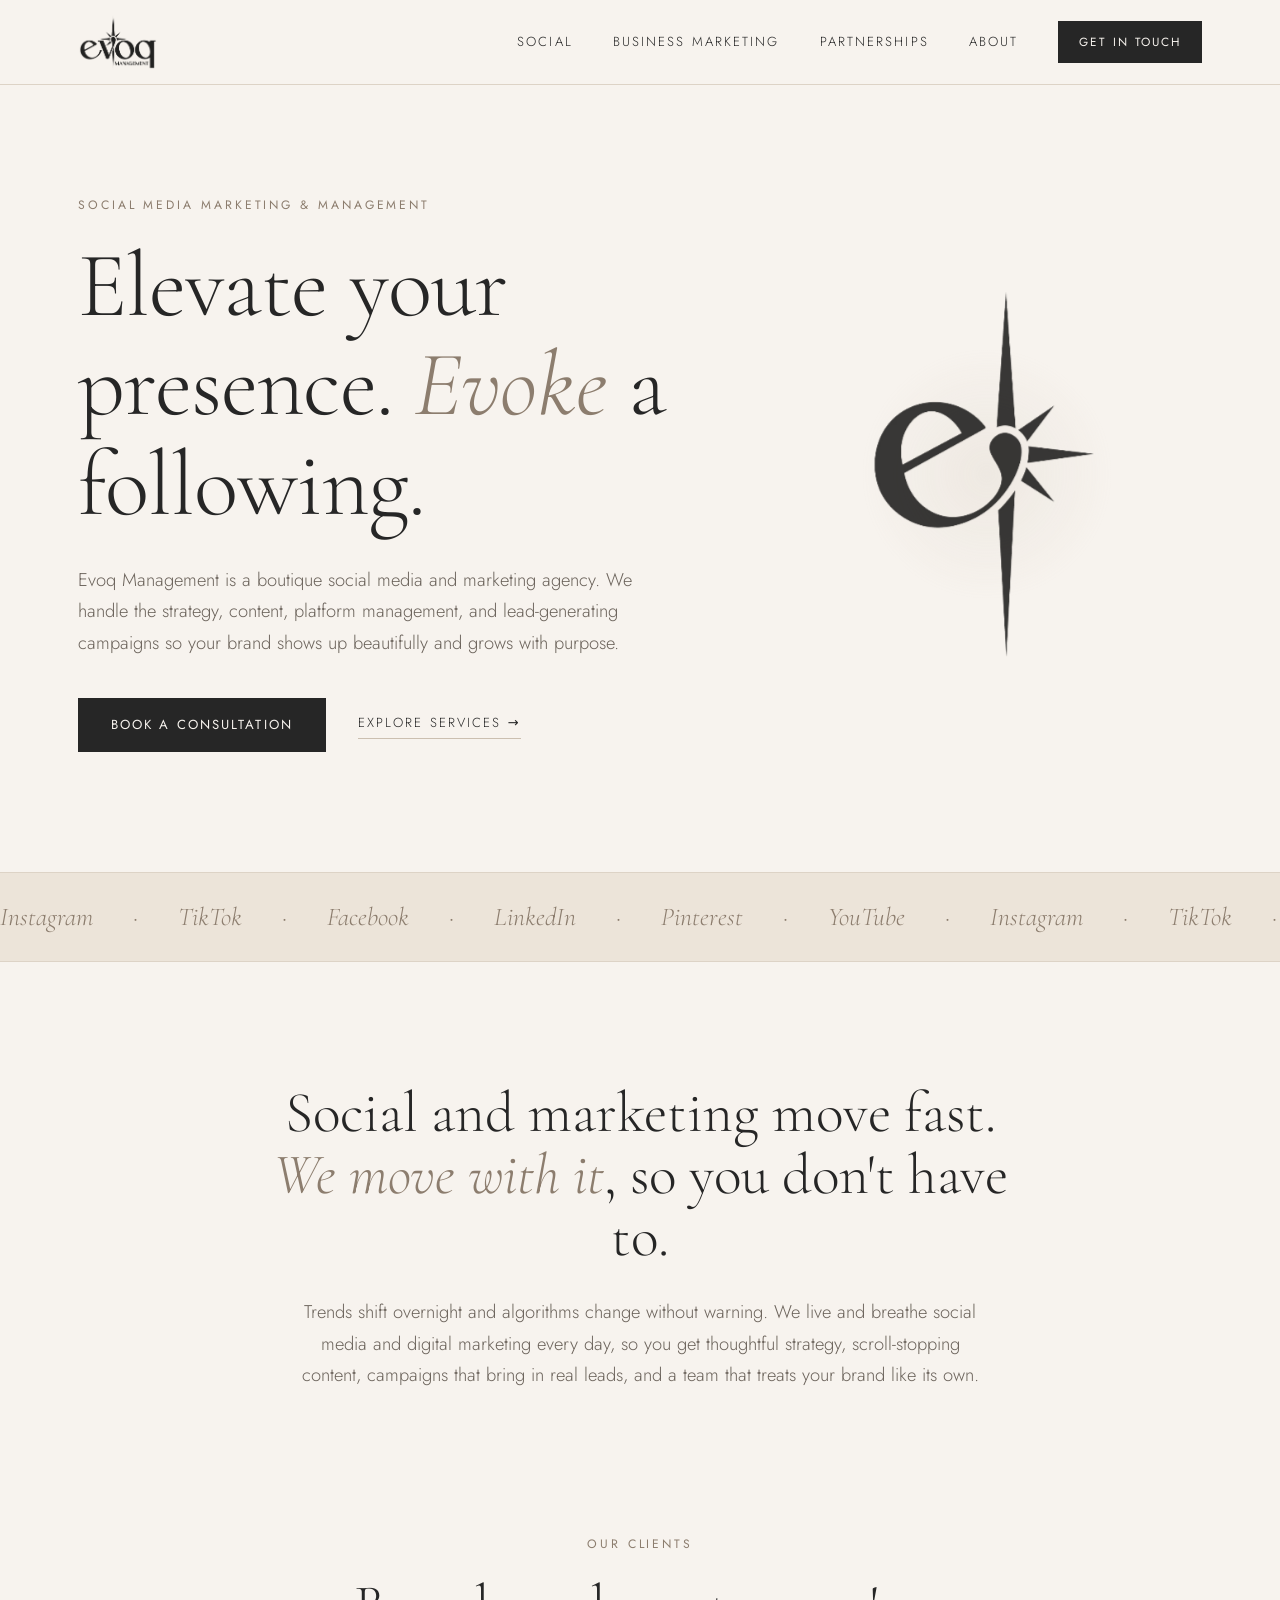
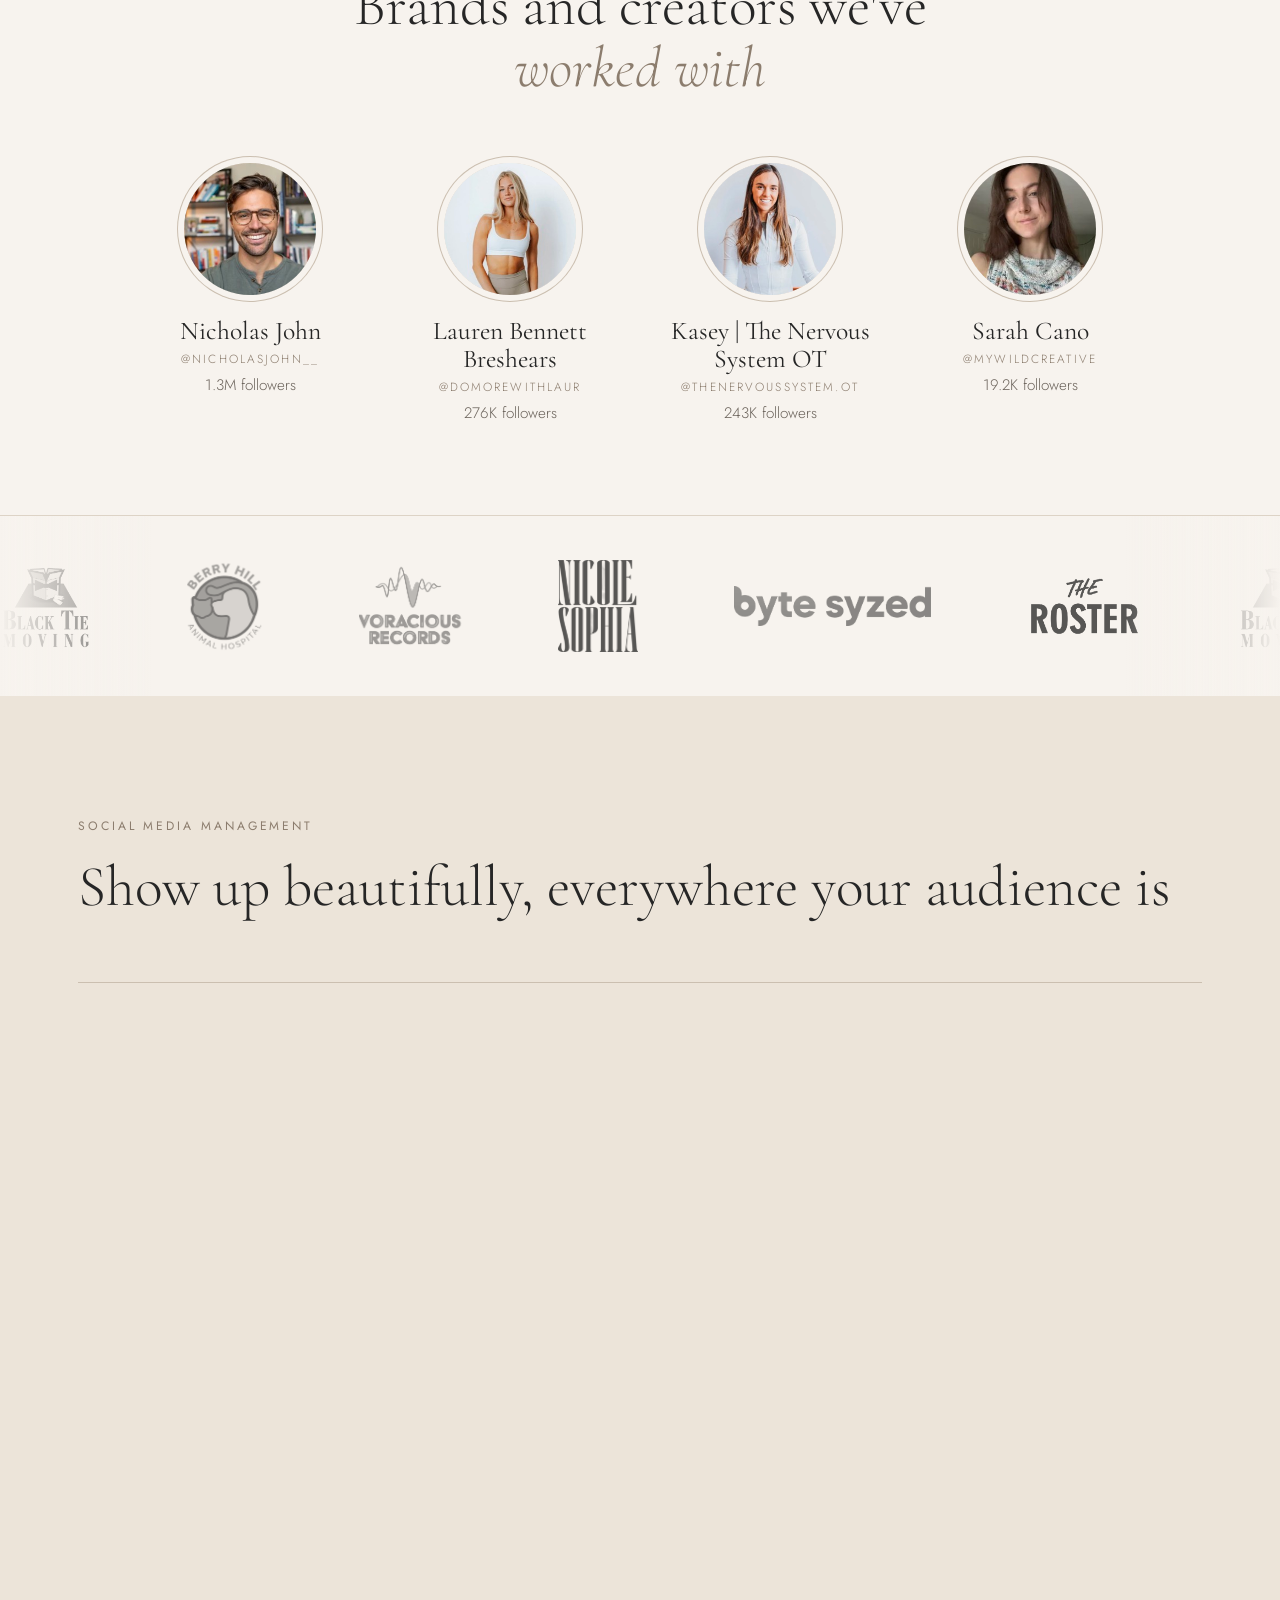
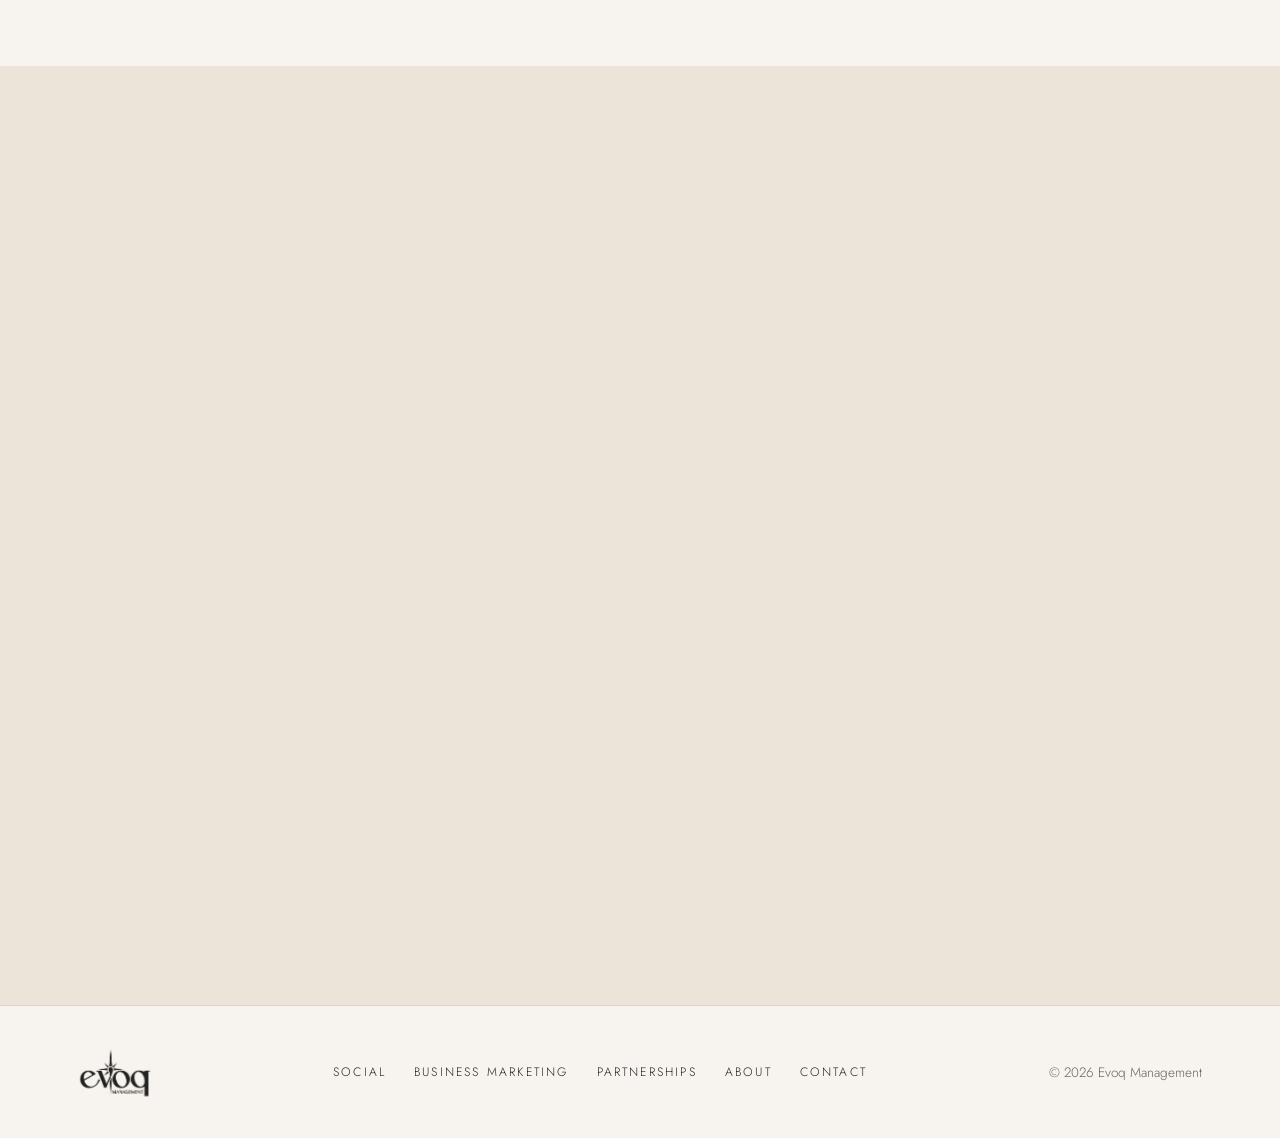
==== index.html @ d37b4ecf "Update index.html" ====
<!DOCTYPE html>
<html lang="en">
<head>
<meta charset="UTF-8">
<meta name="viewport" content="width=device-width, initial-scale=1.0">
<title>Evoq Management | Social Media Marketing &amp; Platform Management</title>
<meta name="description" content="Evoq Management is a boutique social media marketing agency offering platform management, content creation, and strategy that grows engaged communities.">
<link rel="icon" href="logo-mark.png">
<link rel="preconnect" href="https://fonts.googleapis.com">
<link rel="preconnect" href="https://fonts.gstatic.com" crossorigin>
<link href="https://fonts.googleapis.com/css2?family=Cormorant+Garamond:ital,wght@0,300;0,400;0,500;1,300;1,400&family=Jost:wght@300;400;500&display=swap" rel="stylesheet">
<link rel="stylesheet" href="styles.css">
</head>
<body>

<header class="nav">
<div class="container nav-inner">
<a href="#top" class="brand" aria-label="Evoq Management home">
<img src="logo.png" alt="Evoq Management">
</a>
<button class="menu-toggle" aria-label="Open menu" aria-expanded="false"><span></span><span></span></button>
<nav class="nav-links">
<a href="#services">Social</a>
<a href="#business">Business Marketing</a>
<a href="partnerships.html">Partnerships</a>
<a href="#about">About</a>
<a href="#contact" class="btn btn-small">Get in Touch</a>
</nav>
</div>
</header>

<main id="top">
<!-- HERO -->
<section class="hero">
<div class="container hero-inner">
<div class="hero-text">
<p class="eyebrow">Social Media Marketing &amp; Management</p>
<h1>Elevate your presence. <em>Evoke</em> a following.</h1>
<p class="lead">Evoq Management is a boutique social media and marketing agency. We handle the strategy, content, platform management, and lead-generating campaigns so your brand shows up beautifully and grows with purpose.</p>
<div class="hero-actions">
<a href="#contact" class="btn">Book a Consultation</a>
<a href="#services" class="link-arrow">Explore Services <span>→</span></a>
</div>
</div>
<div class="hero-mark" aria-hidden="true">
<img src="logo-mark.png" alt="">
</div>
</div>
</section>

<!-- PLATFORMS -->
<div class="platforms" aria-label="Platforms we manage">
<div class="platforms-track">
<span>Instagram</span><span>·</span><span>TikTok</span><span>·</span><span>Facebook</span><span>·</span><span>LinkedIn</span><span>·</span><span>Pinterest</span><span>·</span><span>YouTube</span><span>·</span>
<span>Instagram</span><span>·</span><span>TikTok</span><span>·</span><span>Facebook</span><span>·</span><span>LinkedIn</span><span>·</span><span>Pinterest</span><span>·</span><span>YouTube</span><span>·</span>
</div>
</div>

<!-- INTRO -->
<section class="section intro">
<div class="container narrow">
<h2>Social and marketing move fast. <em>We move with it</em>, so you don't have to.</h2>
<p>Trends shift overnight and algorithms change without warning. We live and breathe social media and digital marketing every day, so you get thoughtful strategy, scroll-stopping content, campaigns that bring in real leads, and a team that treats your brand like its own.</p>
</div>
</section>

<!-- CLIENTS -->
<section id="clients" class="section clients">
<div class="container">
<div class="section-head">
<p class="eyebrow">Our Clients</p>
<h2>Brands and creators we've <em>worked with</em></h2>
</div>
<div class="creators">
<a class="creator" href="https://www.instagram.com/nicholasjohn__/" target="_blank" rel="noopener">
<span class="avatar"><img src="IMG_4359.jpg" alt="Nicholas John" style="width: 778px; left: -32px; top: -111px;"></span>
<h3>Nicholas John</h3>
<span class="handle">@nicholasjohn__</span>
<span class="followers">1.3M followers</span>
</a>
<a class="creator" href="https://www.instagram.com/domorewithlaur/" target="_blank" rel="noopener">
<span class="avatar"><img src="IMG_4358.jpg" alt="Lauren Bennett Breshears" style="width: 726px; left: -31px; top: -106px;"></span>
<h3>Lauren Bennett Breshears</h3>
<span class="handle">@domorewithlaur</span>
<span class="followers">276K followers</span>
</a>
<a class="creator" href="https://www.instagram.com/thenervoussystem.ot/" target="_blank" rel="noopener">
<span class="avatar"><img src="IMG_4360.jpg" alt="Kasey, The Nervous System OT" style="width: 726px; left: -31px; top: -105px;"></span>
<h3>Kasey | The Nervous System OT</h3>
<span class="handle">@thenervoussystem.ot</span>
<span class="followers">243K followers</span>
</a>
<a class="creator" href="https://www.instagram.com/mywildcreative/" target="_blank" rel="noopener">
<span class="avatar"><img src="IMG_4361%202.jpg" alt="Sarah Cano" style="width: 726px; left: -31px; top: -105px;"></span>
<h3>Sarah Cano</h3>
<span class="handle">@mywildcreative</span>
<span class="followers">19.2K followers</span>
</a>
</div>
</div>
<div class="logo-marquee" aria-label="Brands we've worked with">
<div class="logo-track">
<span class="client-logo crop" style="height: 84px; aspect-ratio: 676 / 621;"><img src="BTM.png" alt="Black Tie Moving" style="width: 159.76%; left: -29.88%; top: -56.52%;"></span>
<span class="client-logo crop" style="height: 92px; aspect-ratio: 608 / 743;"><img src="Berry%20Hill.png" alt="Berry Hill Animal Hospital" style="width: 177.63%; left: -39.97%; top: -39.97%;"></span>
<span class="client-logo crop" style="height: 80px; aspect-ratio: 6984 / 5432;"><img src="Logo3.png" alt="Voracious Records" style="width: 138.98%; left: -18.06%; top: -28.57%;"></span>
<span class="client-logo" style="height: 92px;"><img src="NicoleSophiaPrismLogo-3-OnLight-transparency.png" alt="Nicole Sophia"></span>
<span class="client-logo" style="height: 40px;"><img src="byte-sized-logo-letters.png" alt="Byte Syzed"></span>
<span class="client-logo" style="height: 64px;"><img src="the-roster-primary-logo-black-rgb-1700px-w-300ppi.png" alt="The Roster"></span>
<span class="client-logo crop" style="height: 84px; aspect-ratio: 676 / 621;" aria-hidden="true"><img src="BTM.png" alt="" style="width: 159.76%; left: -29.88%; top: -56.52%;"></span>
<span class="client-logo crop" style="height: 92px; aspect-ratio: 608 / 743;" aria-hidden="true"><img src="Berry%20Hill.png" alt="" style="width: 177.63%; left: -39.97%; top: -39.97%;"></span>
<span class="client-logo crop" style="height: 80px; aspect-ratio: 6984 / 5432;" aria-hidden="true"><img src="Logo3.png" alt="" style="width: 138.98%; left: -18.06%; top: -28.57%;"></span>
<span class="client-logo" style="height: 92px;" aria-hidden="true"><img src="NicoleSophiaPrismLogo-3-OnLight-transparency.png" alt=""></span>
<span class="client-logo" style="height: 40px;" aria-hidden="true"><img src="byte-sized-logo-letters.png" alt=""></span>
<span class="client-logo" style="height: 64px;" aria-hidden="true"><img src="the-roster-primary-logo-black-rgb-1700px-w-300ppi.png" alt=""></span>
</div>
</div>
</section>

<!-- SERVICES -->
<section id="services" class="section section-alt">
<div class="container">
<div class="section-head">
<p class="eyebrow">Social Media Management</p>
<h2>Show up beautifully, everywhere your audience is</h2>
</div>
<div class="services">
<article class="service">
<span class="num">01</span>
<h3>Social Media Management</h3>
<p>Planning, scheduling, and publishing across your channels with a cohesive content calendar that keeps your brand consistent and top of mind.</p>
</article>
<article class="service">
<span class="num">02</span>
<h3>Platform Management</h3>
<p>Profile setup and optimization, account health, and best-practice guidance for every platform, so each one works as hard as it can for you.</p>
</article>
<article class="service">
<span class="num">03</span>
<h3>Content Creation</h3>
<p>Photography, short-form video, graphics, and captions designed for the feed. Polished, on-brand, and made to stop the scroll.</p>
</article>
<article class="service">
<span class="num">04</span>
<h3>Community Engagement</h3>
<p>Replying to comments and messages, nurturing conversations, and turning casual followers into loyal fans and customers.</p>
</article>
<article class="service">
<span class="num">05</span>
<h3>Strategy &amp; Branding</h3>
<p>Audience research, competitor insight, and a clear brand voice. Together they form a roadmap for growth that fits your goals.</p>
</article>
<article class="service">
<span class="num">06</span>
<h3>Analytics &amp; Reporting</h3>
<p>Monthly reports in plain language that show what's working, what we're learning, and where we're headed next.</p>
</article>
</div>
</div>
</section>

<!-- BUSINESS MARKETING -->
<section id="business" class="section">
<div class="container business">
<div class="business-intro">
<p class="eyebrow">Business Marketing Management</p>
<h2>Turn attention into <em>leads</em>, and leads into clients</h2>
<p>Great content builds your audience. Smart marketing builds your business. We run the campaigns and systems that bring in qualified leads and keep them moving toward a yes.</p>
<a href="#contact" class="btn">Grow My Business</a>
</div>
<ul class="business-list">
<li>
<h3>Lead Generation</h3>
<p>Targeted campaigns and lead magnets that attract the right people and capture their details, ready for follow-up.</p>
</li>
<li>
<h3>Paid Advertising</h3>
<p>Strategy, setup, and management of Meta, Instagram, TikTok, and Google ads, built to reach buyers instead of browsers.</p>
</li>
<li>
<h3>Ad Creative &amp; Copy</h3>
<p>Scroll-stopping visuals, video, and copy designed and tested to lower your cost per lead.</p>
</li>
<li>
<h3>Landing Pages &amp; Funnels</h3>
<p>Focused pages and simple funnels that turn clicks into inquiries, bookings, and sales.</p>
</li>
<li>
<h3>Email &amp; Lead Nurture</h3>
<p>Automated follow-up sequences that build trust and turn new leads into loyal clients.</p>
</li>
<li>
<h3>Campaign Tracking &amp; ROI</h3>
<p>Clear reporting on leads, cost per lead, and return on ad spend, so every dollar is accounted for.</p>
</li>
</ul>
</div>
</section>

<!-- APPROACH -->
<section id="approach" class="section section-alt">
<div class="container">
<div class="section-head">
<p class="eyebrow">Our Approach</p>
<h2>A clear path, from first call to growth</h2>
</div>
<ol class="steps">
<li>
<h3>Discover</h3>
<p>We get to know your brand, audience, and goals, then audit where your social and marketing stand today.</p>
</li>
<li>
<h3>Strategize</h3>
<p>We build a tailored plan covering platforms, content pillars, posting rhythm, and the metrics that matter.</p>
</li>
<li>
<h3>Create &amp; Manage</h3>
<p>We produce your content, publish it, and manage your community day to day.</p>
</li>
<li>
<h3>Refine</h3>
<p>We review performance every month and keep evolving your strategy as your audience grows.</p>
</li>
</ol>
</div>
</section>

<!-- ABOUT -->
<section id="about" class="section section-dark">
<div class="container about">
<div class="about-video" aria-hidden="true">
<video src="https://videos.pexels.com/video-files/8056093/8056093-hd_720_1280_30fps.mp4" autoplay muted loop playsinline></video>
</div>
<div>
<p class="eyebrow">About Evoq</p>
<h2>Bringing authenticity back to social media</h2>
<p>Evoq was founded in 2022 with one goal: to bring authenticity back to social media. In a feed full of noise, trends, and copy-and-paste content, we believe the brands that win are the ones that stay true to who they are.</p>
<p>Like the star in our name, we're here to point you in the right direction. We partner closely with every client. You'll never be a number in a queue. Think of us as an extension of your team and the steady hand behind your online presence.</p>
</div>
</div>
</section>

<!-- FOUNDER -->
<section id="founder" class="section">
<div class="container founder">
<div class="founder-photo">
<img src="founder.jpg" alt="Rachel Nichols, founder of Evoq Management">
</div>
<div>
<p class="eyebrow">Meet the Founder</p>
<h2>Hi, I'm Rachel.</h2>
<p class="founder-name">Rachel Nichols · Founder, Evoq Management</p>
<p>I started Evoq in 2022 because I saw too many brands losing their voice online, chasing trends that didn't fit them and posting content that didn't feel real. I knew there was a better way.</p>
<p>Today I help businesses show up online as their genuine selves while still getting real results. That means content people connect with, and marketing that brings in actual clients. When you work with Evoq, you work directly with me. I care about your brand like it's my own.</p>
<a href="#contact" class="link-arrow">Let's Work Together <span>→</span></a>
</div>
</div>
</section>

<!-- CONTACT -->
<section id="contact" class="section contact">
<div class="container contact-inner">
<div>
<p class="eyebrow">Get in Touch</p>
<h2>Let's build something <em>worth following</em>.</h2>
<p class="lead">Tell us a little about your brand and goals. We'll reach out to schedule your free consultation.</p>
<p class="contact-email"><a href="mailto:info@evoqmanagement.com">info@evoqmanagement.com</a></p>
</div>
<form class="contact-form" id="contact-form" action="https://formsubmit.co/info@evoqmanagement.com" method="POST"><input type="hidden" name="_subject" value="New inquiry from the Evoq website"><input type="hidden" name="_template" value="table"><input type="hidden" name="_next" value="https://evoqmanagement.com/?sent=1#contact"><input type="text" name="_honey" style="display:none" tabindex="-1" autocomplete="off">
<label>Name<input type="text" name="name" required></label>
<label>Email<input type="email" name="email" required></label>
<label>Business / Brand<input type="text" name="business"></label>
<label>Services you're interested in
<select name="service">
<option>Social Media Management</option>
<option>Platform Management</option>
<option>Content Creation</option>
<option>Community Engagement</option>
<option>Strategy &amp; Branding</option>
<option>Lead Generation &amp; Paid Ads</option>
<option>Business Marketing Management</option>
<option>Not sure yet</option>
</select>
</label>
<label>Message<textarea name="message" rows="4"></textarea></label>
<button type="submit" class="btn">Send Inquiry</button>
</form>
</div>
</section>
</main>

<footer class="footer">
<div class="container footer-inner">
<img src="logo.png" alt="Evoq Management" class="footer-logo">
<nav>
<a href="#services">Social</a>
<a href="#business">Business Marketing</a>
<a href="partnerships.html">Partnerships</a>
<a href="#about">About</a>
<a href="#contact">Contact</a>
</nav>
<p>&copy; <span id="year"></span> Evoq Management</p>
</div>
</footer>

<script>
document.getElementById('year').textContent = new Date().getFullYear();

const toggle = document.querySelector('.menu-toggle');
const links = document.querySelector('.nav-links');
toggle.addEventListener('click', () => {
const open = links.classList.toggle('open');
toggle.classList.toggle('open', open);
toggle.setAttribute('aria-expanded', open);
});
links.querySelectorAll('a').forEach(a => a.addEventListener('click', () => {
links.classList.remove('open');
toggle.classList.remove('open');
}));

// FormSubmit emails each inquiry to info@evoqmanagement.com, then returns here with ?sent=1
const form = document.getElementById('contact-form');
if (new URLSearchParams(location.search).has('sent')) {
form.innerHTML = '<h3>Thank you!</h3><p>Your inquiry is on its way. We will be in touch within one business day.</p>';
}
form.addEventListener('submit', () => {
form.querySelector('button').textContent = 'Sending...';
});
</script>
<script src="animations.js"></script>
</body>
</html>
---- styles.css ----
:root {
--ivory: #f7f3ee;
--sand: #ece4d9;
--stone: #cbbfb0;
--taupe: #8c7d6e;
--ink: #262626;
--muted: #6b635b;
--line: #ddd3c6;
}

* { box-sizing: border-box; margin: 0; padding: 0; }
html { scroll-behavior: smooth; }
body {
font-family: 'Jost', system-ui, sans-serif;
font-weight: 300;
color: var(--ink);
background: var(--ivory);
line-height: 1.7;
-webkit-font-smoothing: antialiased;
}
a { color: inherit; text-decoration: none; }
img { display: block; max-width: 100%; }
h1, h2, h3 { font-family: 'Cormorant Garamond', Georgia, serif; font-weight: 400; line-height: 1.08; }
em { font-style: italic; color: var(--taupe); }

.container { width: 100%; max-width: 1180px; margin: 0 auto; padding: 0 28px; }
.narrow { max-width: 820px; }

/* Logo images have a white background; multiply blends it into the page */
.brand img, .hero-mark img, .footer-logo { mix-blend-mode: multiply; }

/* Buttons */
.btn {
display: inline-block;
background: var(--ink);
color: var(--ivory);
padding: 15px 32px;
border: 1px solid var(--ink);
font-family: 'Jost', sans-serif;
font-size: .82rem;
font-weight: 400;
letter-spacing: .16em;
text-transform: uppercase;
cursor: pointer;
transition: background .25s, color .25s;
}
.btn:hover { background: transparent; color: var(--ink); }
.btn-small { padding: 10px 20px; font-size: .74rem; }
.link-arrow { font-size: .82rem; letter-spacing: .16em; text-transform: uppercase; border-bottom: 1px solid var(--stone); padding-bottom: 4px; }
.link-arrow span { display: inline-block; transition: transform .25s; }
.link-arrow:hover span { transform: translateX(5px); }

.eyebrow {
font-size: .76rem; font-weight: 400;
letter-spacing: .24em; text-transform: uppercase;
color: var(--taupe); margin-bottom: 20px;
}

/* Nav */
.nav {
position: sticky; top: 0; z-index: 20;
background: var(--ivory);
backdrop-filter: blur(10px);
border-bottom: 1px solid var(--line);
}
.nav-inner { display: flex; align-items: center; justify-content: space-between; height: 84px; }
.brand img { height: 56px; width: auto; }
.nav-links { display: flex; align-items: center; gap: 40px; font-size: .82rem; letter-spacing: .16em; text-transform: uppercase; }
.nav-links a:not(.btn):hover { color: var(--taupe); }
.menu-toggle { display: none; width: 32px; height: 20px; position: relative; background: none; border: none; cursor: pointer; }
.menu-toggle span { position: absolute; left: 0; right: 0; height: 1.5px; background: var(--ink); transition: transform .25s, top .25s; }
.menu-toggle span:first-child { top: 4px; }
.menu-toggle span:last-child { top: 14px; }
.menu-toggle.open span:first-child { top: 9px; transform: rotate(45deg); }
.menu-toggle.open span:last-child { top: 9px; transform: rotate(-45deg); }

/* Hero */
.hero { padding: 110px 0 120px; overflow: hidden; }
.hero-inner { display: grid; grid-template-columns: 1.5fr 1fr; align-items: center; gap: 48px; }
.hero h1 { font-size: clamp(3rem, 7.2vw, 6.2rem); font-weight: 300; margin-bottom: 30px; letter-spacing: -.01em; }
.lead { font-size: 1.15rem; color: var(--muted); max-width: 54ch; margin-bottom: 40px; }
.hero-actions { display: flex; flex-wrap: wrap; align-items: center; gap: 32px; }
.hero-mark { display: flex; justify-content: center; }
.hero-mark img { width: min(380px, 100%); opacity: .9; }

/* Platforms marquee */
.platforms { border-top: 1px solid var(--line); border-bottom: 1px solid var(--line); background: var(--sand); overflow: hidden; padding: 22px 0; }
.platforms-track { display: flex; gap: 40px; width: max-content; animation: scroll 38s linear infinite; }
.platforms-track span { font-family: 'Cormorant Garamond', serif; font-size: 1.6rem; font-style: italic; color: var(--taupe); white-space: nowrap; }
@keyframes scroll { to { transform: translateX(-50%); } }

/* Sections */
.section { padding: 120px 0; }
.section-alt { background: var(--sand); }
.section h2 { font-size: clamp(2.3rem, 4.6vw, 3.6rem); font-weight: 300; }
.section-head { margin-bottom: 64px; }
.intro { text-align: center; }
.intro h2 { margin-bottom: 28px; }
.intro p { font-size: 1.15rem; color: var(--muted); max-width: 62ch; margin: 0 auto; }

/* Services */
.services { display: grid; grid-template-columns: repeat(3, 1fr); border-top: 1px solid var(--stone); }
.service { padding: 44px 36px 48px 0; border-bottom: 1px solid var(--stone); }
.service:not(:nth-child(3n+1)) { padding-left: 36px; border-left: 1px solid var(--stone); }
.num { font-family: 'Cormorant Garamond', serif; font-style: italic; font-size: 1.2rem; color: var(--taupe); display: block; margin-bottom: 18px; }
.service h3 { font-size: 1.85rem; margin-bottom: 14px; }
.service p { color: var(--muted); }

/* Business marketing */
.business { display: grid; grid-template-columns: 1fr 1.25fr; gap: 80px; align-items: start; }
.business-intro { position: sticky; top: 124px; }
.business-intro h2 { margin-bottom: 24px; }
.business-intro p:not(.eyebrow) { font-size: 1.1rem; color: var(--muted); margin-bottom: 36px; }
.business-list { list-style: none; border-top: 1px solid var(--stone); }
.business-list li { display: grid; grid-template-columns: 1fr 1.4fr; gap: 28px; padding: 30px 0; border-bottom: 1px solid var(--stone); }
.business-list h3 { font-size: 1.55rem; }
.business-list p { color: var(--muted); }

/* Steps */
.steps { list-style: none; counter-reset: step; display: grid; grid-template-columns: repeat(4, 1fr); gap: 40px; }
.steps li { counter-increment: step; border-top: 1px solid var(--ink); padding-top: 28px; }
.steps li::before { content: "0" counter(step); font-size: .76rem; letter-spacing: .24em; color: var(--taupe); display: block; margin-bottom: 14px; }
.steps h3 { font-size: 1.7rem; margin-bottom: 12px; }
.steps p { color: var(--muted); }

/* About */
.section-dark { background: var(--ink); color: var(--ivory); }
.section-dark .eyebrow { color: var(--stone); }
.about { display: grid; grid-template-columns: 1fr 1.4fr; gap: 80px; align-items: center; }
.about h2 { margin-bottom: 28px; }
.about p:not(.eyebrow) { color: #cfc6bb; font-size: 1.08rem; margin-bottom: 18px; }
.about-video { display: flex; justify-content: center; }
/* Forces the video to black and white */
.about-video video { width: min(380px, 100%); aspect-ratio: 4 / 5; object-fit: cover; object-position: center 20%; filter: grayscale(1); }

/* Founder */
.founder { display: grid; grid-template-columns: 1fr 1.2fr; gap: 80px; align-items: center; }
.founder-photo img { width: 100%; max-width: 460px; aspect-ratio: 4 / 5; object-fit: cover; object-position: center 30%; }
.founder h2 { margin-bottom: 10px; }
.founder p:not(.eyebrow) { font-size: 1.1rem; color: var(--muted); margin-bottom: 18px; }
.founder p.founder-name { font-size: .78rem; letter-spacing: .2em; text-transform: uppercase; color: var(--taupe); margin-bottom: 28px; }
.founder .link-arrow { display: inline-block; margin-top: 14px; }

/* Contact */
.contact { background: var(--sand); }
.contact-inner { display: grid; grid-template-columns: 1fr 1fr; gap: 80px; align-items: start; }
.contact h2 { margin-bottom: 24px; }
.contact-email a { font-family: 'Cormorant Garamond', serif; font-size: 1.6rem; border-bottom: 1px solid var(--stone); }
.contact-form { display: grid; gap: 22px; background: #fff; padding: 44px; border: 1px solid var(--line); }
.contact-form label { display: grid; gap: 8px; font-size: .74rem; letter-spacing: .18em; text-transform: uppercase; color: var(--muted); }
.contact-form input, .contact-form select, .contact-form textarea {
font: inherit; font-size: 1rem; letter-spacing: normal; text-transform: none; color: var(--ink);
background: transparent; border: none; border-bottom: 1px solid var(--stone);
padding: 8px 0; outline: none; border-radius: 0;
}
.contact-form input:focus, .contact-form select:focus, .contact-form textarea:focus { border-bottom-color: var(--ink); }
.contact-form textarea { resize: vertical; }
.contact-form .btn { justify-self: start; margin-top: 8px; }

/* Footer */
.footer { border-top: 1px solid var(--line); padding: 40px 0; background: var(--ivory); }
.footer-inner { display: flex; align-items: center; justify-content: space-between; flex-wrap: wrap; gap: 24px; }
.footer-logo { height: 52px; width: auto; }
.footer nav { display: flex; gap: 28px; font-size: .76rem; letter-spacing: .18em; text-transform: uppercase; }
.footer nav a:hover { color: var(--taupe); }
.footer p { font-size: .85rem; color: var(--muted); }

/* Tablet */
@media (max-width: 960px) {
.services { grid-template-columns: 1fr 1fr; }
.service, .service:not(:nth-child(3n+1)) { padding: 40px 28px 44px 0; border-left: none; }
.service:nth-child(even) { padding-left: 28px; border-left: 1px solid var(--stone); }
.steps { grid-template-columns: 1fr 1fr; }
.business { grid-template-columns: 1fr; gap: 48px; }
.business-intro { position: static; }
.nav-links { gap: 28px; }
}

/* Mobile */
@media (max-width: 760px) {
.container { padding: 0 20px; }
.menu-toggle { display: block; }
.nav-links {
display: none; position: absolute; top: 84px; left: 0; right: 0;
flex-direction: column; gap: 24px; padding: 32px 20px;
background: var(--ivory); border-bottom: 1px solid var(--line);
}
.nav-links.open { display: flex; }
.brand img { height: 46px; }
.hero { padding: 64px 0 80px; }
.hero-inner { grid-template-columns: 1fr; }
.hero-mark { order: -1; justify-content: flex-start; margin-bottom: -16px; } .hero-mark img { width: 140px; }
.section { padding: 80px 0; }
.services { grid-template-columns: 1fr; }
.service, .service:nth-child(even), .service:not(:nth-child(3n+1)) { padding: 36px 0; border-left: none; }
.steps { grid-template-columns: 1fr; }
.about, .contact-inner, .founder { grid-template-columns: 1fr; gap: 40px; }
.business-list li { grid-template-columns: 1fr; gap: 8px; }
.about-video video { width: 100%; max-width: 380px; }
.contact-form { padding: 28px 22px; }
.footer-inner { flex-direction: column; align-items: flex-start; }
}
/* Opening animations */
.nav { animation: fade-in .8s ease both; }
.hero-text > * { animation: rise .9s cubic-bezier(.2, .7, .2, 1) both; }
.hero-text > :nth-child(1) { animation-delay: .2s; }
.hero-text > :nth-child(2) { animation-delay: .35s; }
.hero-text > :nth-child(3) { animation-delay: .55s; }
.hero-text > :nth-child(4) { animation-delay: .75s; }
.hero h1 em { display: inline-block; animation: shimmer 1.4s ease 1.1s both; }
.hero-mark { position: relative; }
/* Soft glow that pulses behind the star */
.hero-mark::before {
content: ""; position: absolute; top: 50%; left: 50%; width: 70%; aspect-ratio: 1;
border-radius: 50%; background: radial-gradient(circle, rgba(203, 191, 176, .55), rgba(203, 191, 176, 0) 70%);
transform: translate(-50%, -50%); animation: glow 5s ease-in-out 1.8s infinite both;
}
.hero-mark img { position: relative; animation: star-reveal 1.6s cubic-bezier(.6, 0, .2, 1) .3s both, float 6s ease-in-out 2s infinite; }
.platforms { animation: fade-in 1s ease 1s both; }

@keyframes fade-in { from { opacity: 0; } }
@keyframes rise { from { opacity: 0; transform: translateY(28px); } }
@keyframes shimmer { 0% { opacity: 0; transform: translateY(10px); letter-spacing: .08em; } 100% { opacity: 1; transform: none; letter-spacing: normal; } }
@keyframes star-reveal { from { clip-path: inset(0 0 100% 0); opacity: 0; transform: translateY(-20px); } to { clip-path: inset(0 0 0 0); opacity: .9; transform: none; } }
@keyframes float { 0%, 100% { transform: translateY(0); } 50% { transform: translateY(-12px); } }
@keyframes glow { 0%, 100% { opacity: .35; transform: translate(-50%, -50%) scale(.85); } 50% { opacity: 1; transform: translate(-50%, -50%) scale(1.1); } }

/* Scroll reveal (only when animations.js runs) */
.anim .reveal { opacity: 0; transform: translateY(32px); transition: opacity .9s ease, transform .9s cubic-bezier(.2, .7, .2, 1); }
.anim .reveal.in { opacity: 1; transform: none; }

@media (prefers-reduced-motion: reduce) {
*, *::before { animation: none !important; transition: none !important; }
}
@media (max-width: 760px) {
.hero-mark::before { left: 70px; width: 200px; }
}
/* Clients */
.clients { text-align: center; padding-top: 24px; padding-bottom: 0; }
.clients .section-head h2 { max-width: 22ch; margin: 0 auto; }
.creators { display: flex; justify-content: center; flex-wrap: wrap; gap: 48px 40px; margin-bottom: 88px; }
.creator { display: flex; flex-direction: column; align-items: center; gap: 4px; width: 220px; }
.avatar {
position: relative; display: block; width: 132px; height: 132px; margin-bottom: 18px;
border-radius: 50%; overflow: hidden;
box-shadow: 0 0 0 6px var(--ivory), 0 0 0 7px var(--stone);
transition: transform .4s ease;
}
.avatar img { position: absolute; max-width: none; }
.creator:hover .avatar { transform: scale(1.05); }
.creator h3 { font-size: 1.6rem; }
.creator .handle { font-size: .74rem; letter-spacing: .18em; text-transform: uppercase; color: var(--taupe); }
.creator .followers { font-size: .95rem; color: var(--muted); }
.logo-marquee {
overflow: hidden; padding: 44px 0; border-top: 1px solid var(--line); background: var(--ivory);
position: relative;
}
/* Faded edges (a CSS mask here would stop the logos blending into the page) */
.logo-marquee::before, .logo-marquee::after { content: ""; position: absolute; top: 0; bottom: 0; width: 12%; z-index: 1; pointer-events: none; }
.logo-marquee::before { left: 0; background: linear-gradient(90deg, var(--ivory), transparent); }
.logo-marquee::after { right: 0; background: linear-gradient(270deg, var(--ivory), transparent); }
.client-logo:not(:hover) img[src^="byte"] { filter: brightness(.55); }
.logo-track { display: flex; align-items: center; gap: 96px; width: max-content; padding-right: 96px; background: var(--ivory); animation: scroll 36s linear infinite; }
.logo-marquee:hover .logo-track { animation-play-state: paused; }
/* Logos share one muted look until hovered; multiply hides white logo backgrounds */
.client-logo { display: block; flex: none; filter: grayscale(1); opacity: .65; mix-blend-mode: multiply; transition: filter .4s, opacity .4s; }
.client-logo:hover { filter: none; opacity: 1; }
.client-logo img { display: block; height: 100%; width: auto; max-width: none; }
.client-logo.crop { position: relative; overflow: hidden; }
.client-logo.crop img { position: absolute; height: auto; }

@media (max-width: 760px) {
.creators { gap: 40px 16px; margin-bottom: 56px; } .creator { width: calc(50% - 8px); } .creator h3 { font-size: 1.35rem; } .creator .handle { font-size: .64rem; letter-spacing: .12em; overflow-wrap: anywhere; }
.logo-track { gap: 64px; padding-right: 64px; }
}
/* Partnerships page */
.partners { display: flex; flex-wrap: wrap; justify-content: center; gap: 20px; }
.partner {
display: flex; align-items: center; justify-content: center;
width: calc(25% - 15px); aspect-ratio: 3 / 2; padding: 28px 36px;
background: #fff; border: 1px solid var(--line);
transition: transform .4s ease, box-shadow .4s ease;
}
.partner:hover { transform: translateY(-4px); box-shadow: 0 18px 40px rgba(38, 38, 38, .08); }
/* --tone evens out logos on coloured or pale backgrounds; multiply hides white backgrounds */
.partner img {
--tone: contrast(1);
width: 100%; height: 100%; object-fit: contain;
filter: grayscale(1) var(--tone); opacity: .8; mix-blend-mode: multiply;
transition: filter .4s, opacity .4s;
}
.partner:hover img { filter: none; opacity: 1; }
/* PB Fit's file includes extra artwork, so only the logo area is shown */
.partner-crop { position: relative; display: block; height: 100%; aspect-ratio: 912 / 768; overflow: hidden; }
.partner-crop img { position: absolute; width: 421.05%; height: auto; left: -163.16%; top: -62.5%; object-fit: fill; }
.partners-cta { text-align: center; }
.partners-cta h2 { max-width: 20ch; margin: 0 auto 24px; }
.partners-cta p:not(.eyebrow) { max-width: 56ch; margin: 0 auto 40px; color: #cfc6bb; font-size: 1.1rem; }

@media (max-width: 960px) {
.partner { width: calc(33.333% - 14px); }
}
@media (max-width: 760px) {
.partners { gap: 12px; }
.partner { width: calc(50% - 6px); padding: 20px 22px; }
}
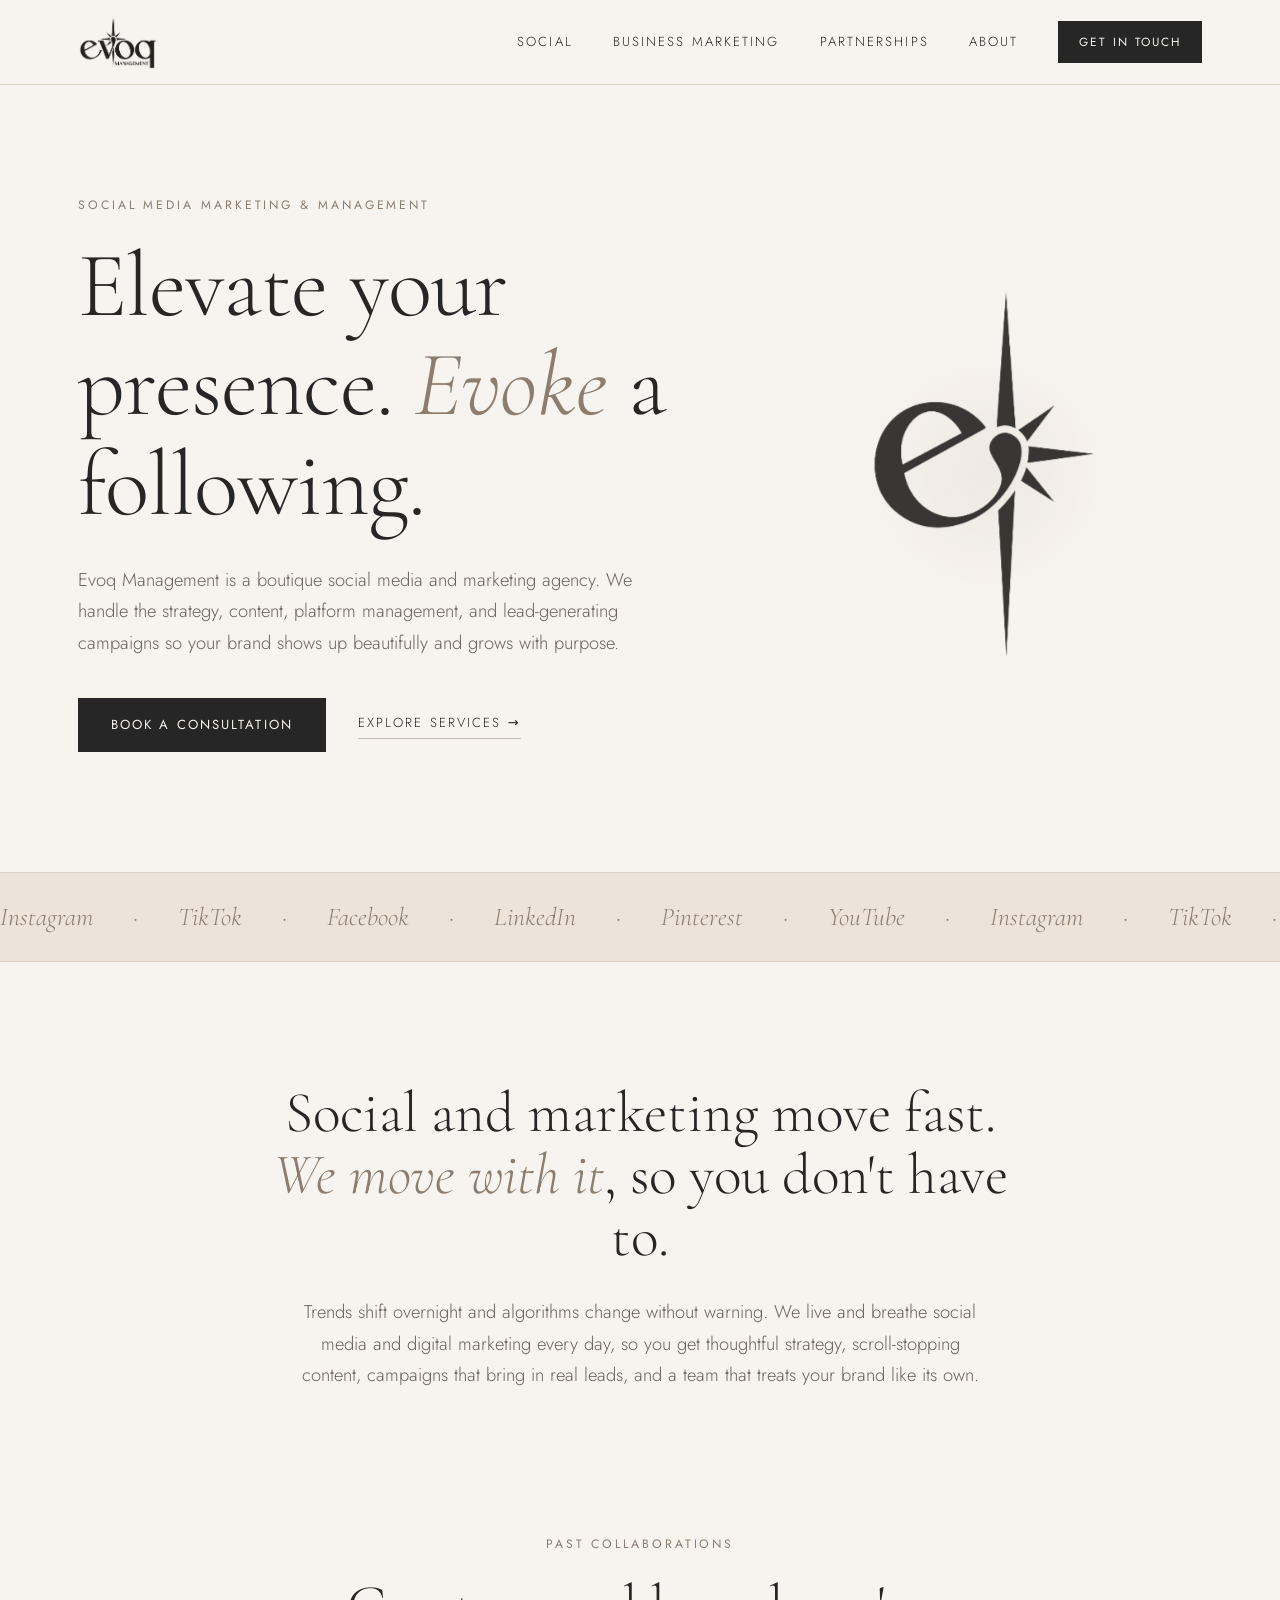
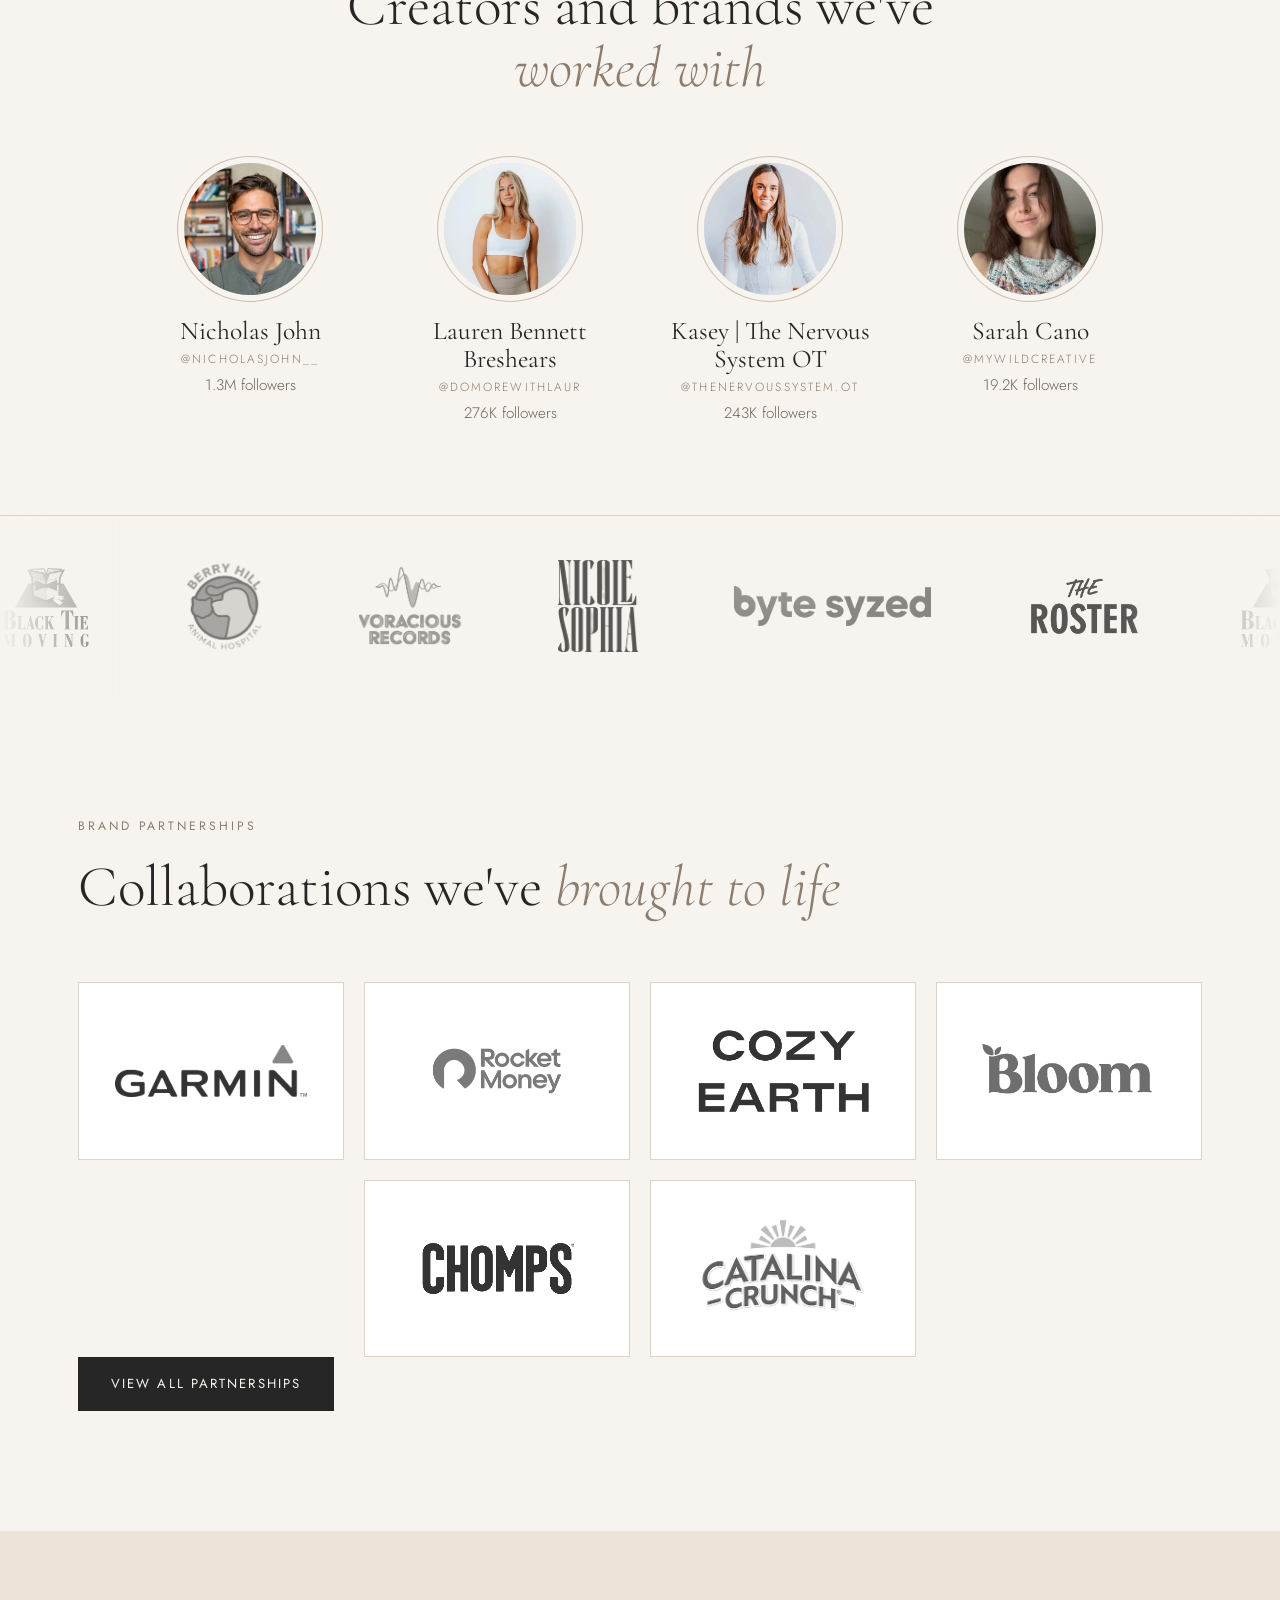
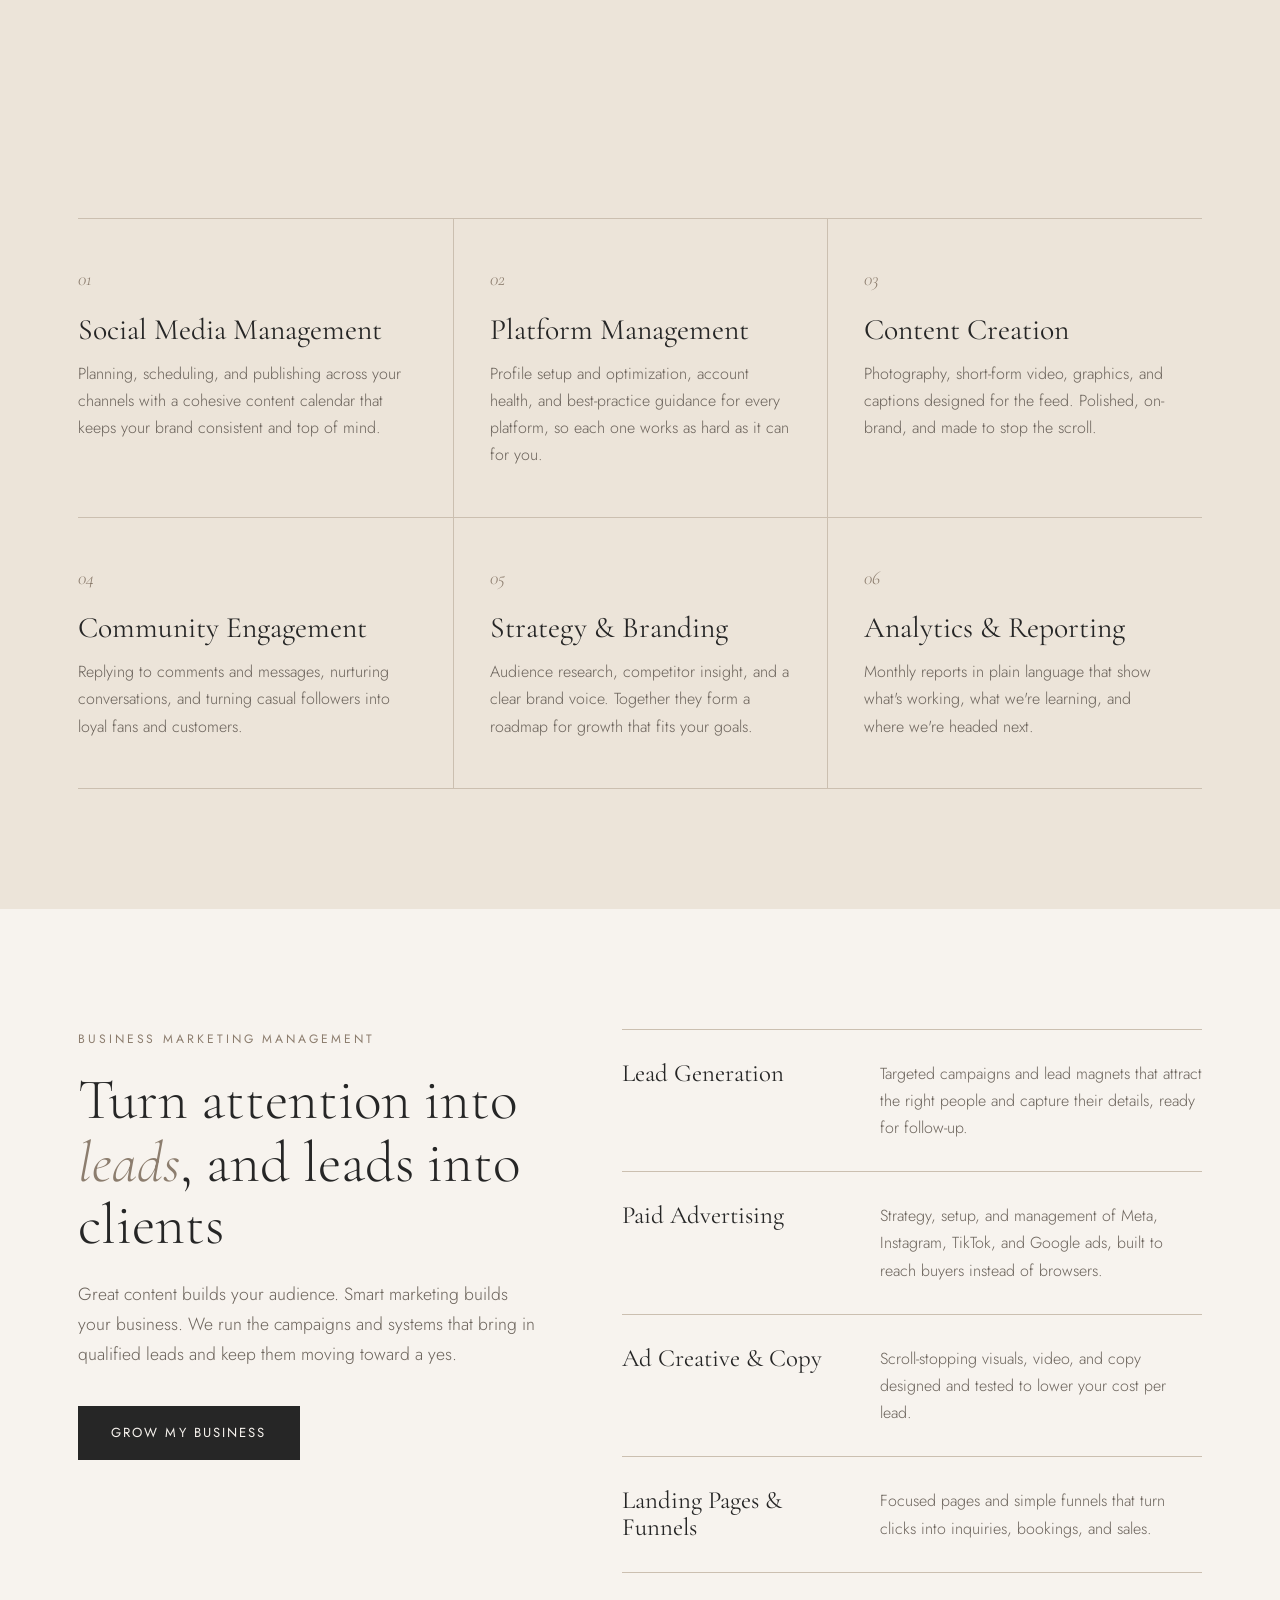
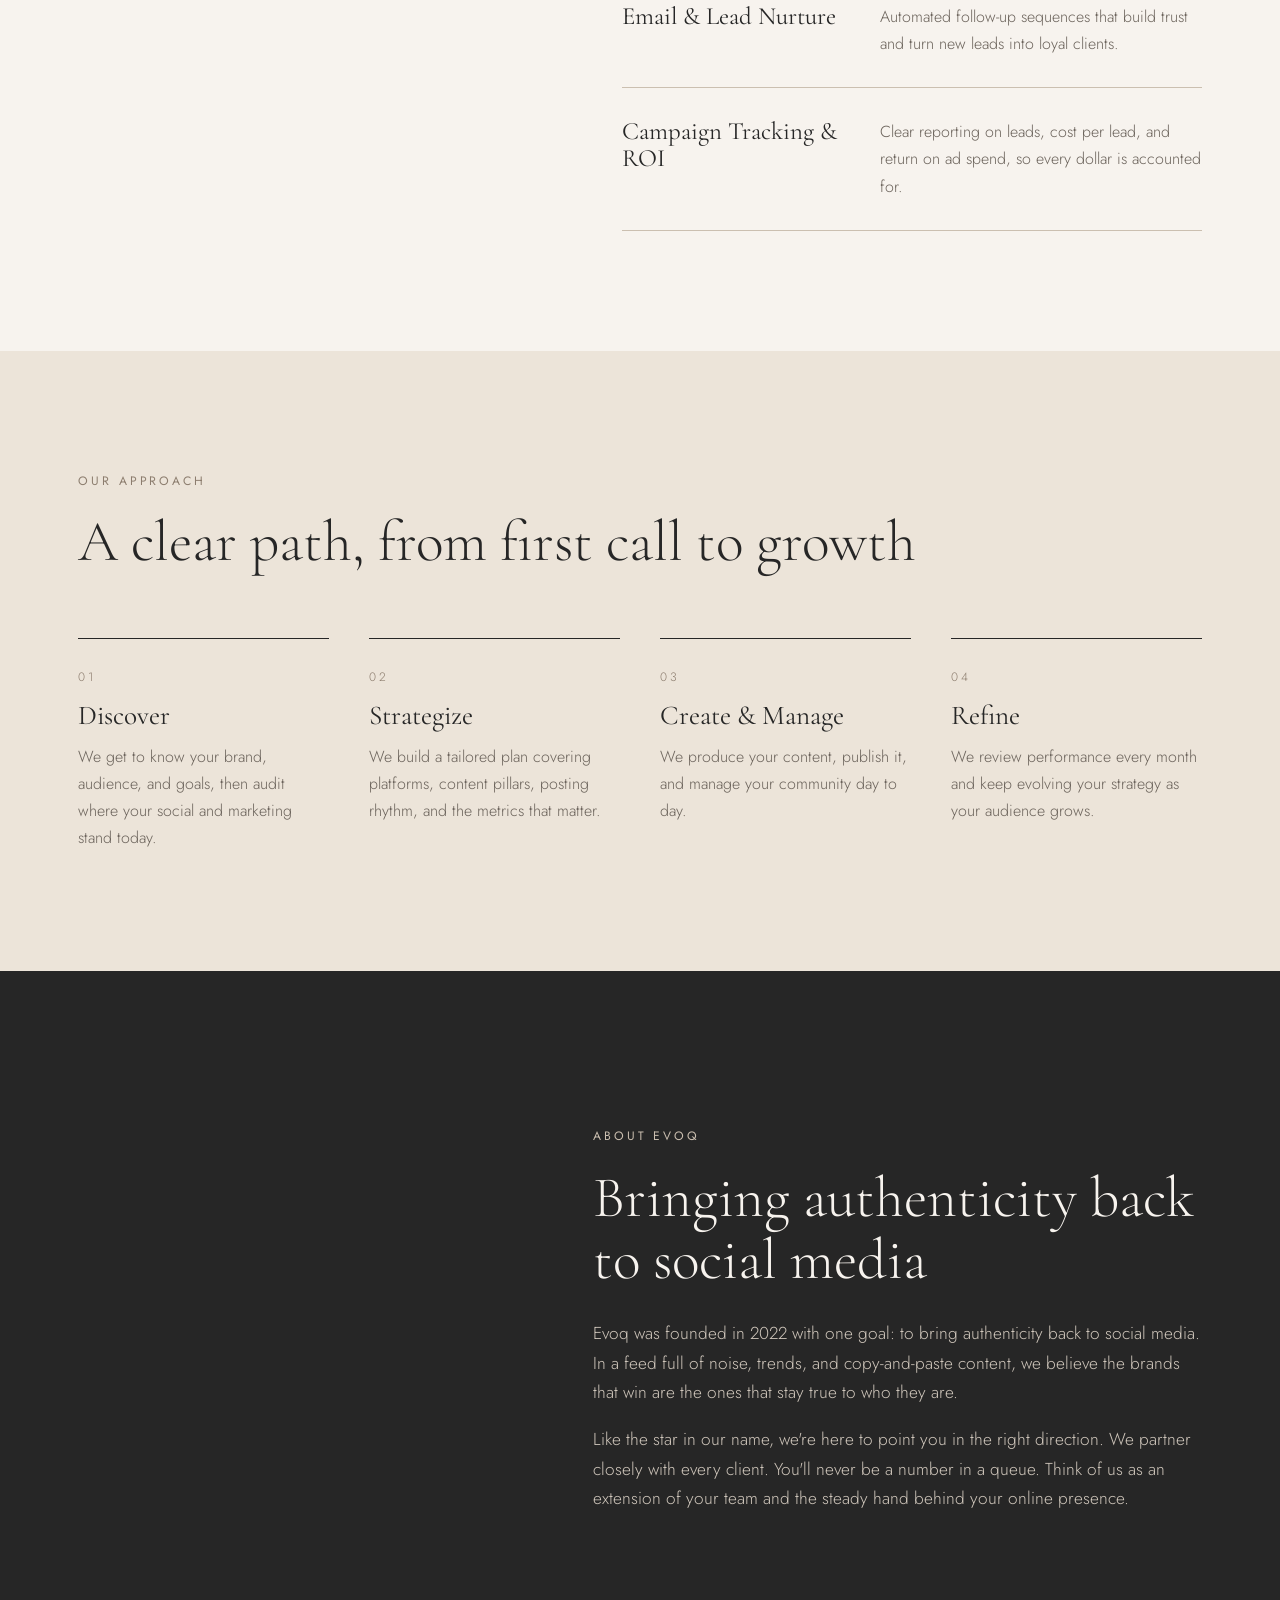
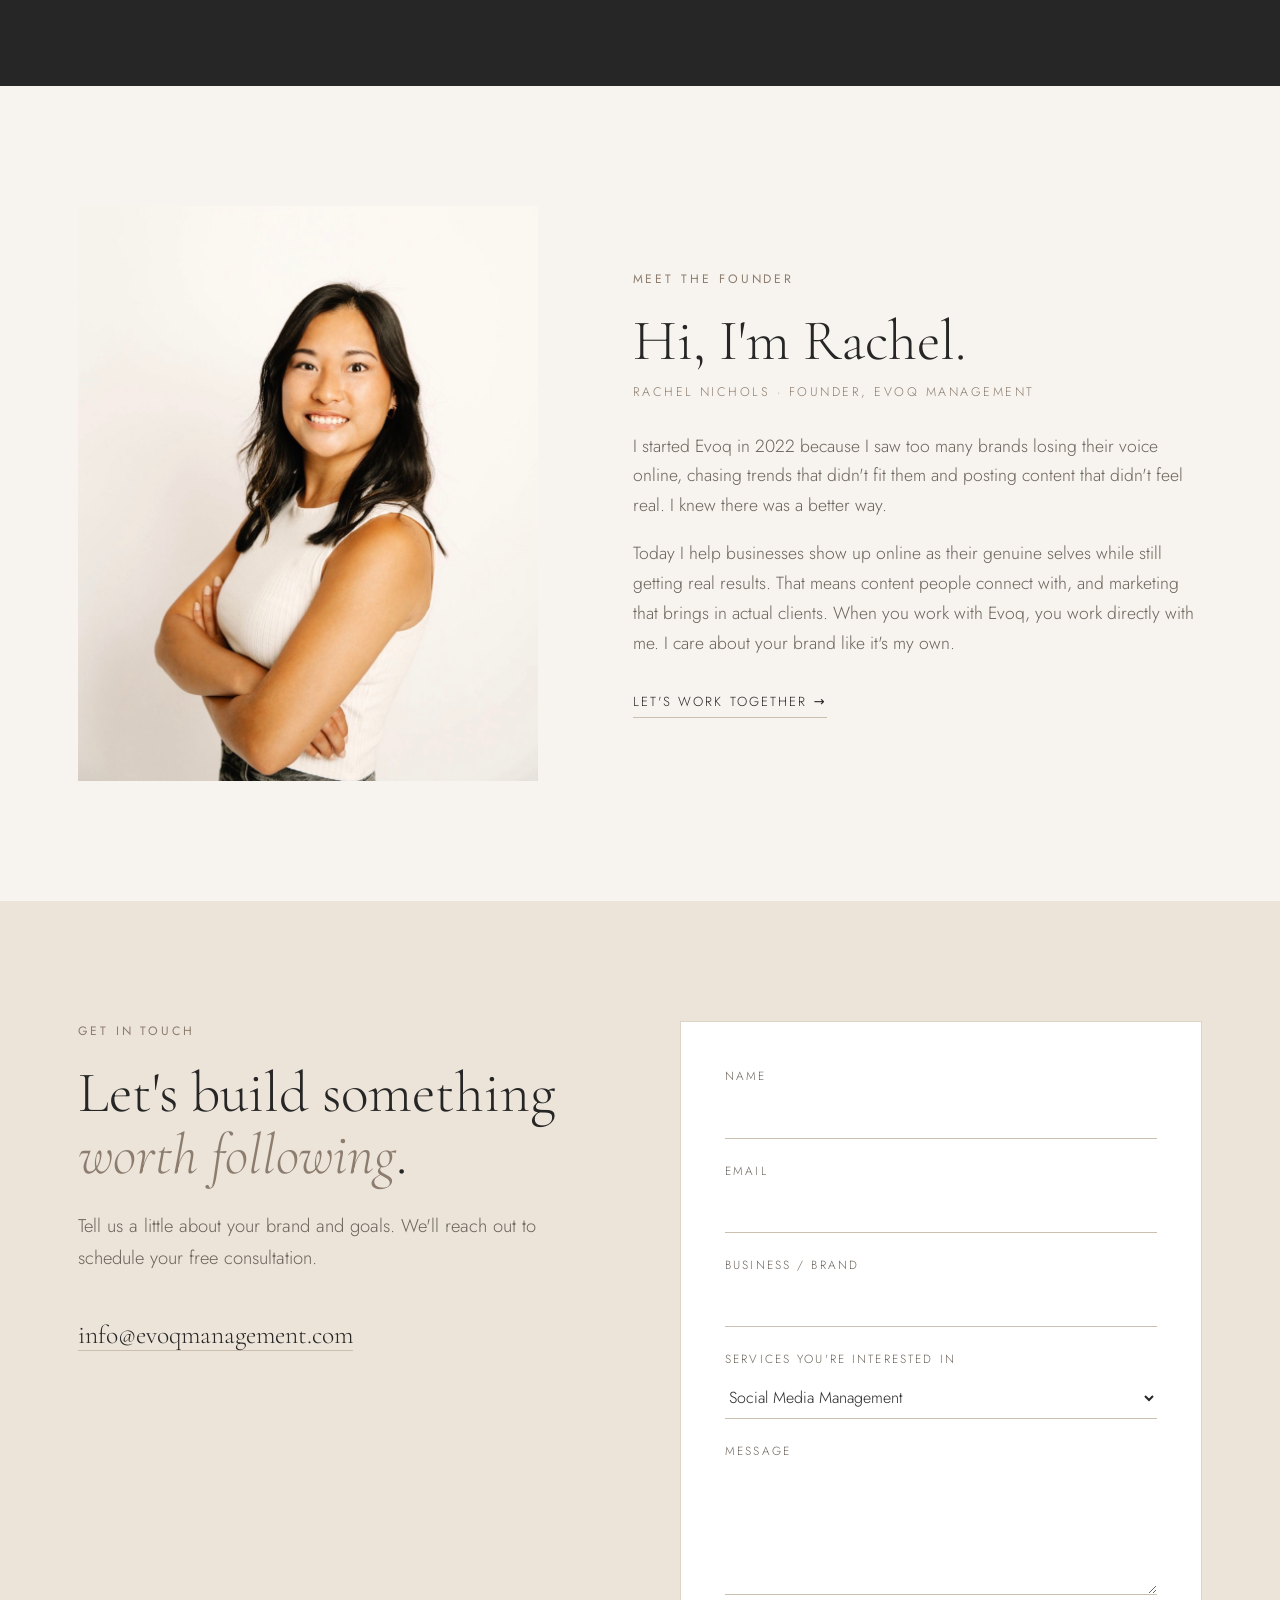
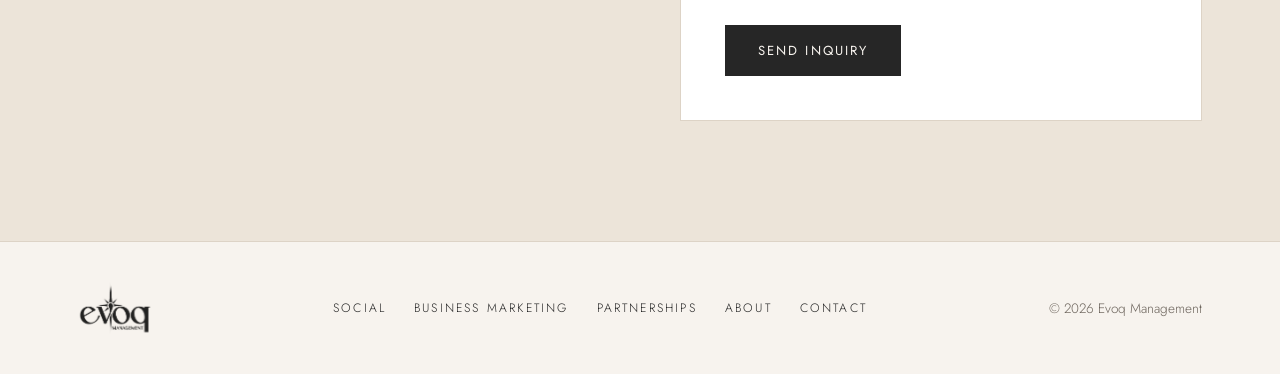
==== commit b0b001e5: "Update index.html" ====
--- a/index.html
+++ b/index.html
@@ -68,8 +68,8 @@
 <section id="clients" class="section clients">
 <div class="container">
 <div class="section-head">
-<p class="eyebrow">Our Clients</p>
-<h2>Brands and creators we've <em>worked with</em></h2>
+<p class="eyebrow">Past Collaborations</p>
+<h2>Creators and brands we've <em>worked with</em></h2>
 </div>
 <div class="creators">
 <a class="creator" href="https://www.instagram.com/nicholasjohn__/" target="_blank" rel="noopener">
@@ -113,6 +113,25 @@
 <span class="client-logo" style="height: 40px;" aria-hidden="true"><img src="byte-sized-logo-letters.png" alt=""></span>
 <span class="client-logo" style="height: 64px;" aria-hidden="true"><img src="the-roster-primary-logo-black-rgb-1700px-w-300ppi.png" alt=""></span>
 </div>
+</div>
+</section>
+
+<!-- PARTNERSHIPS TEASER -->
+<section id="partnerships" class="section partners-teaser">
+<div class="container">
+<div class="section-head">
+<p class="eyebrow">Brand Partnerships</p>
+<h2>Collaborations we've <em>brought to life</em></h2>
+</div>
+<div class="partners">
+<div class="partner"><img src="garmin.webp" alt="Garmin" loading="lazy"></div>
+<div class="partner"><img src="Logos_RocketMoney-web-padded.png" alt="Rocket Money" loading="lazy"></div>
+<div class="partner"><img src="cozy%20.png" alt="Cozy Earth" loading="lazy"></div>
+<div class="partner"><img src="bloom.jpg" alt="Bloom" loading="lazy"></div>
+<div class="partner"><img src="chomps.webp" alt="Chomps" loading="lazy" style="--tone: invert(1) contrast(2.2) brightness(1.25);"></div>
+<div class="partner"><img src="Catalina_Crunch_Logo.jpg" alt="Catalina Crunch" loading="lazy"></div>
+</div>
+<a href="partnerships.html" class="btn">View All Partnerships</a>
 </div>
 </section>
 
--- a/styles.css
+++ b/styles.css
@@ -278,7 +278,7 @@
 .partner {
 display: flex; align-items: center; justify-content: center;
 width: calc(25% - 15px); aspect-ratio: 3 / 2; padding: 28px 36px;
-background: #fff; border: 1px solid var(--line);
+background: #fff; border: 1px solid var(--line); overflow: hidden;
 transition: transform .4s ease, box-shadow .4s ease;
 }
 .partner:hover { transform: translateY(-4px); box-shadow: 0 18px 40px rgba(38, 38, 38, .08); }
@@ -292,7 +292,7 @@
 .partner:hover img { filter: none; opacity: 1; }
 /* PB Fit's file includes extra artwork, so only the logo area is shown */
 .partner-crop { position: relative; display: block; height: 100%; aspect-ratio: 912 / 768; overflow: hidden; }
-.partner-crop img { position: absolute; width: 421.05%; height: auto; left: -163.16%; top: -62.5%; object-fit: fill; }
+.partner-crop img { position: absolute; width: 421.05%; max-width: none; height: auto; left: -163.16%; top: -62.5%; object-fit: fill; }
 .partners-cta { text-align: center; }
 .partners-cta h2 { max-width: 20ch; margin: 0 auto 24px; }
 .partners-cta p:not(.eyebrow) { max-width: 56ch; margin: 0 auto 40px; color: #cfc6bb; font-size: 1.1rem; }
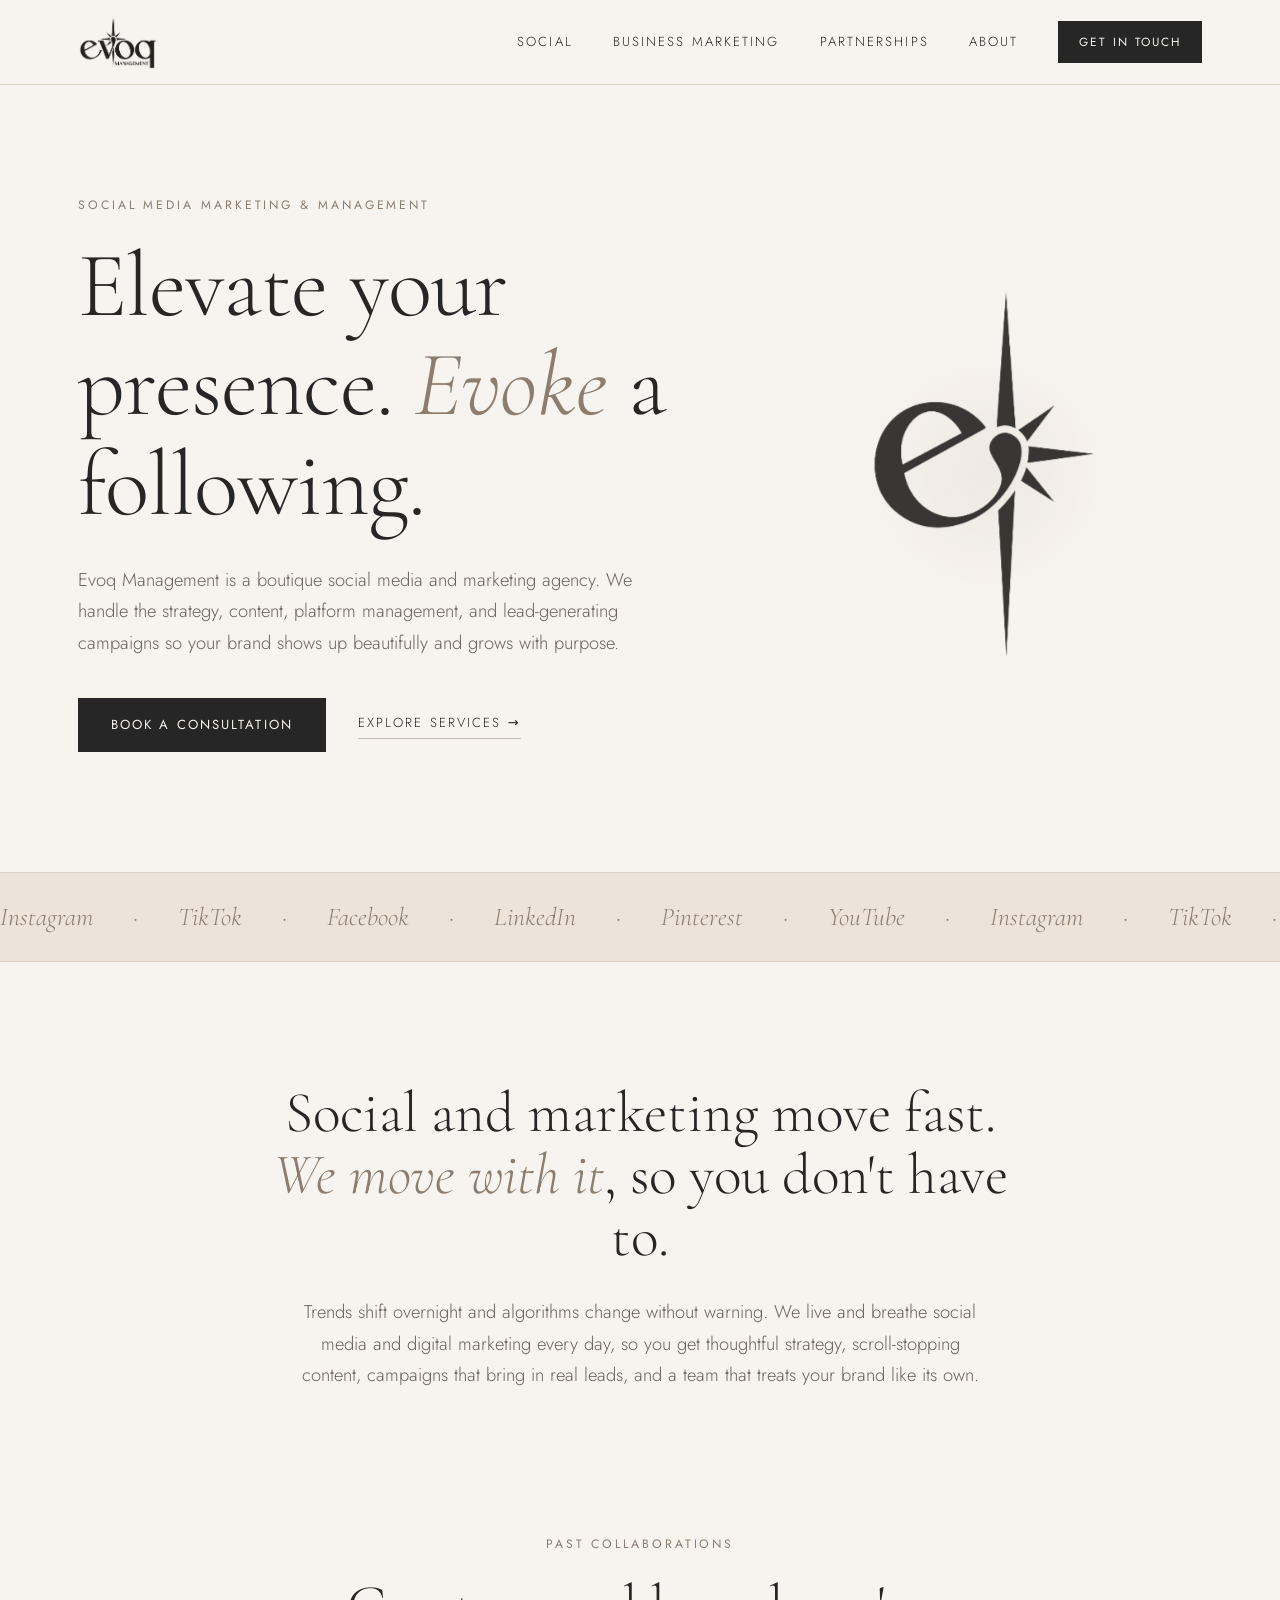
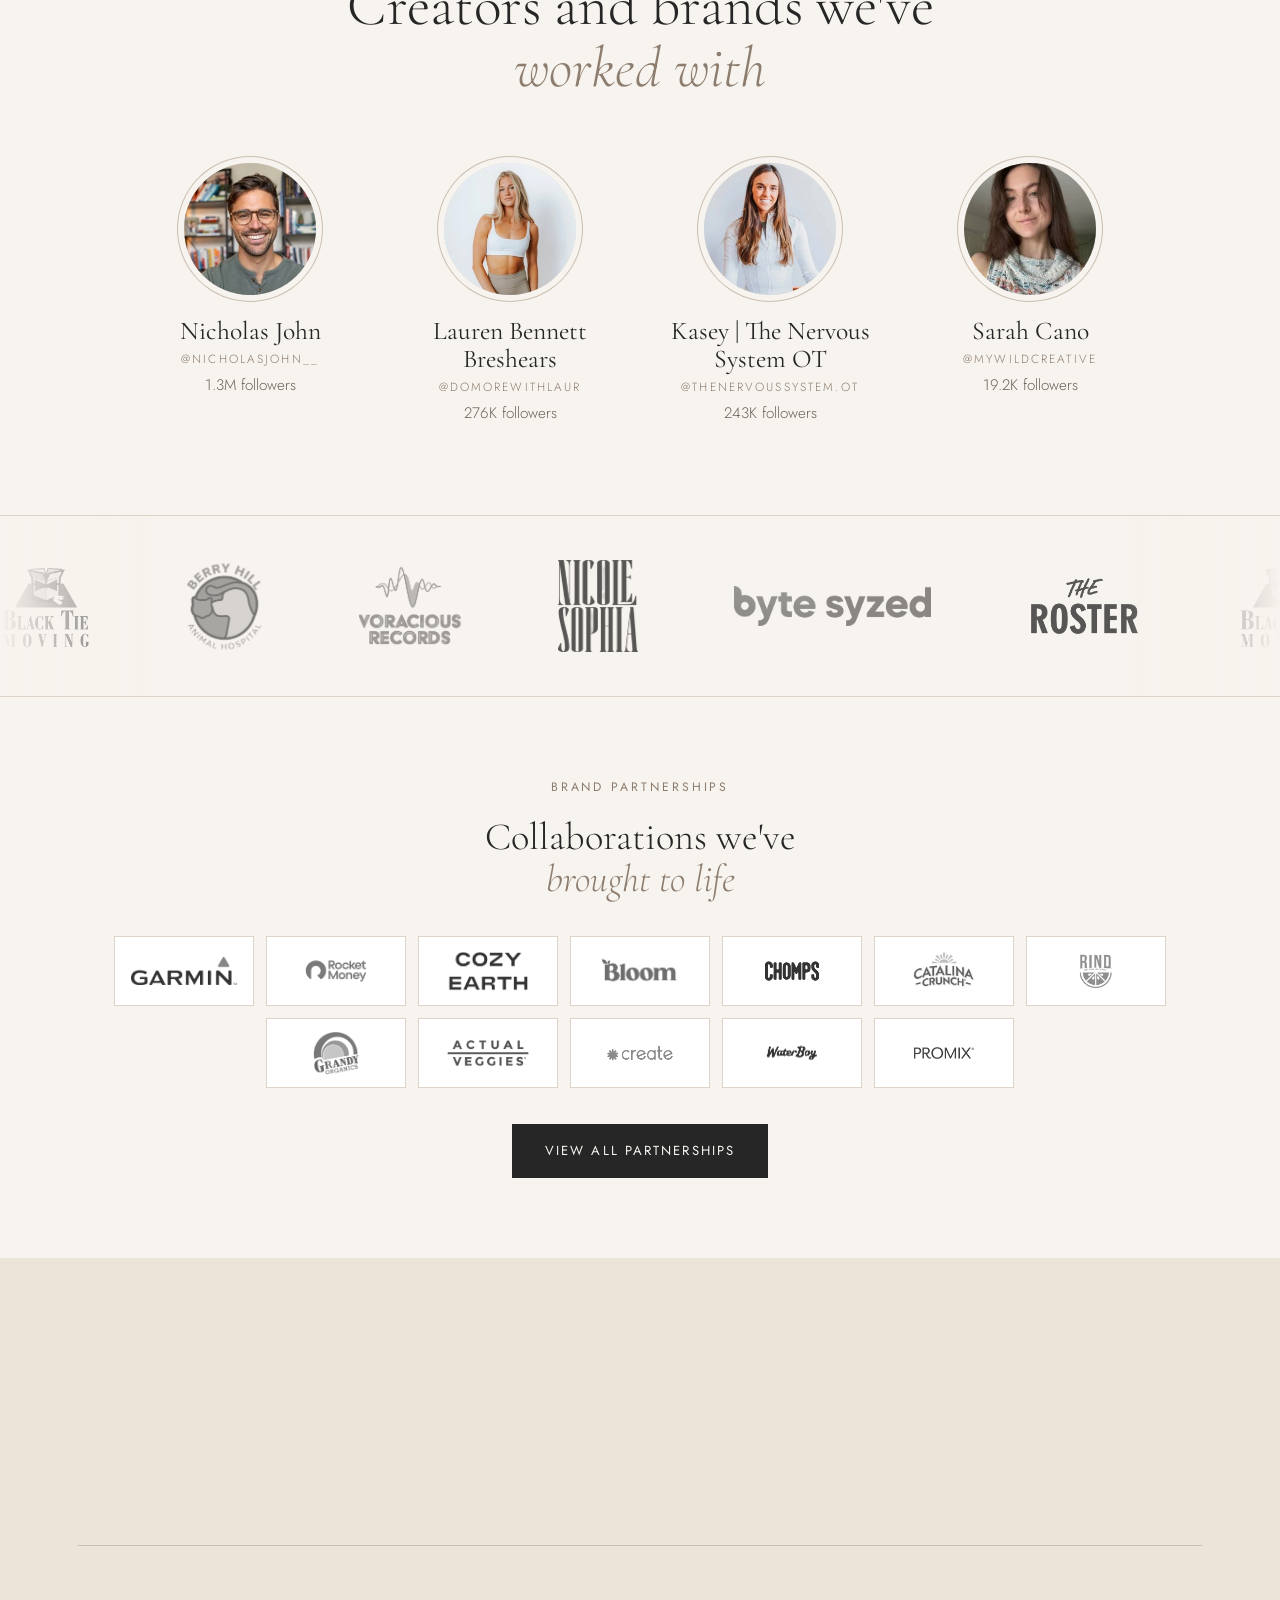
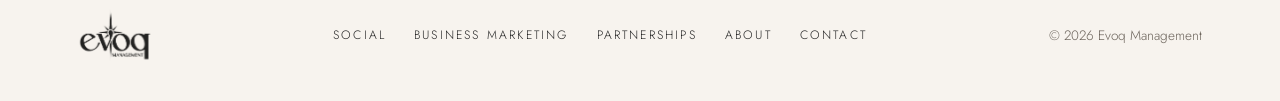
==== commit a41d03c5: "Update index.html" ====
--- a/index.html
+++ b/index.html
@@ -130,6 +130,12 @@
 <div class="partner"><img src="bloom.jpg" alt="Bloom" loading="lazy"></div>
 <div class="partner"><img src="chomps.webp" alt="Chomps" loading="lazy" style="--tone: invert(1) contrast(2.2) brightness(1.25);"></div>
 <div class="partner"><img src="Catalina_Crunch_Logo.jpg" alt="Catalina Crunch" loading="lazy"></div>
+<div class="partner"><img src="RIND.png" alt="RIND" loading="lazy" style="--tone: brightness(.82) contrast(2);"></div>
+<div class="partner"><img src="grandy%20org.webp" alt="Grandy Organics" loading="lazy"></div>
+<div class="partner"><img src="actual%20veg.webp" alt="Actual Veggies" loading="lazy"></div>
+<div class="partner"><img src="create.jpeg" alt="Create" loading="lazy" style="--tone: brightness(.82) contrast(2);"></div>
+<div class="partner"><img src="water.png" alt="WaterBoy" loading="lazy" style="--tone: invert(1) contrast(3) brightness(1.6); transform: scale(1.7);"></div>
+<div class="partner"><img src="promix.avif" alt="Promix" loading="lazy" style="--tone: brightness(1.12);"></div>
 </div>
 <a href="partnerships.html" class="btn">View All Partnerships</a>
 </div>
--- a/styles.css
+++ b/styles.css
@@ -304,3 +304,13 @@
 .partners { gap: 12px; }
 .partner { width: calc(50% - 6px); padding: 20px 22px; }
 }
+/* Homepage partnerships preview */
+.partners-teaser { text-align: center; border-top: 1px solid var(--line); padding: 80px 0; }
+.partners-teaser .section-head { margin-bottom: 36px; }
+.partners-teaser .section-head h2 { max-width: 22ch; margin: 0 auto; font-size: clamp(1.8rem, 3.2vw, 2.4rem); }
+.partners-teaser .partners { gap: 12px; margin-bottom: 36px; }
+.partners-teaser .partner { width: 140px; aspect-ratio: 2 / 1; padding: 12px 16px; }
+@media (max-width: 760px) {
+.partners-teaser { padding: 56px 0; }
+.partners-teaser .partner { width: calc(33.333% - 8px); }
+}
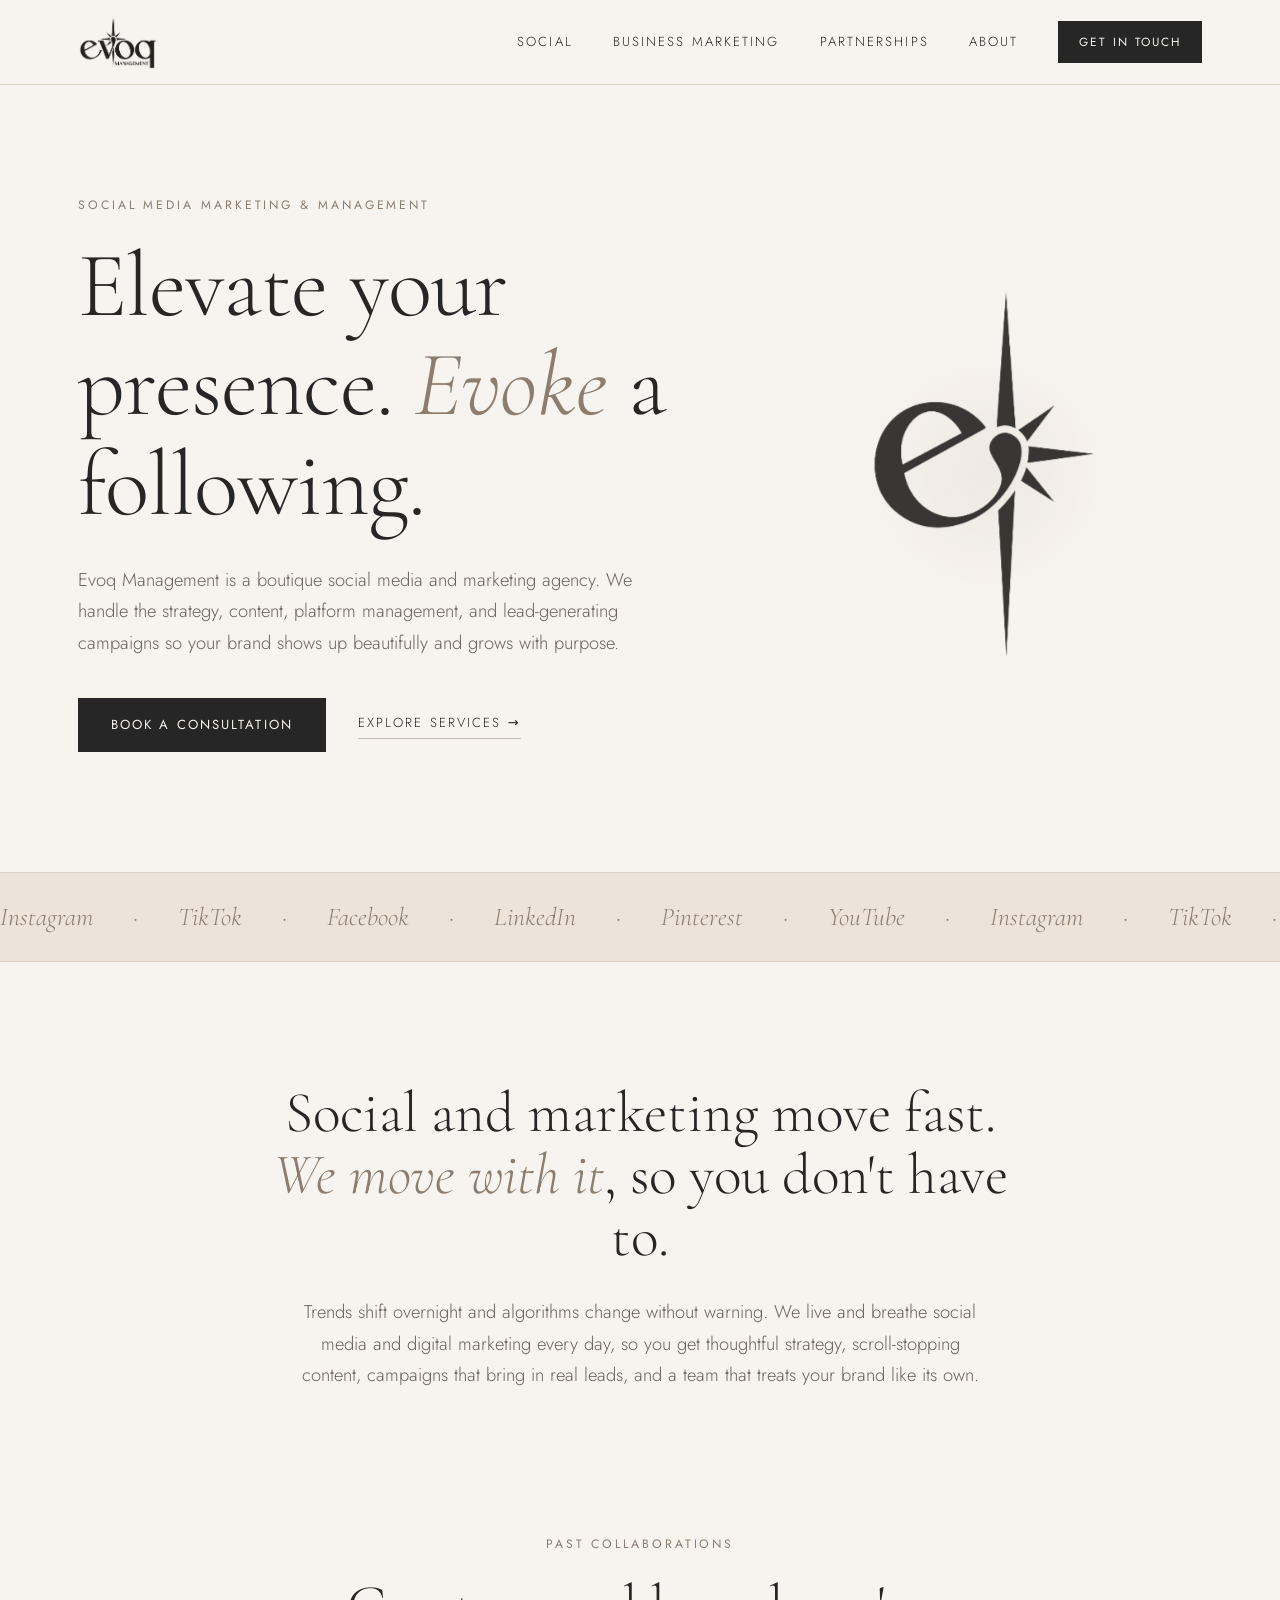
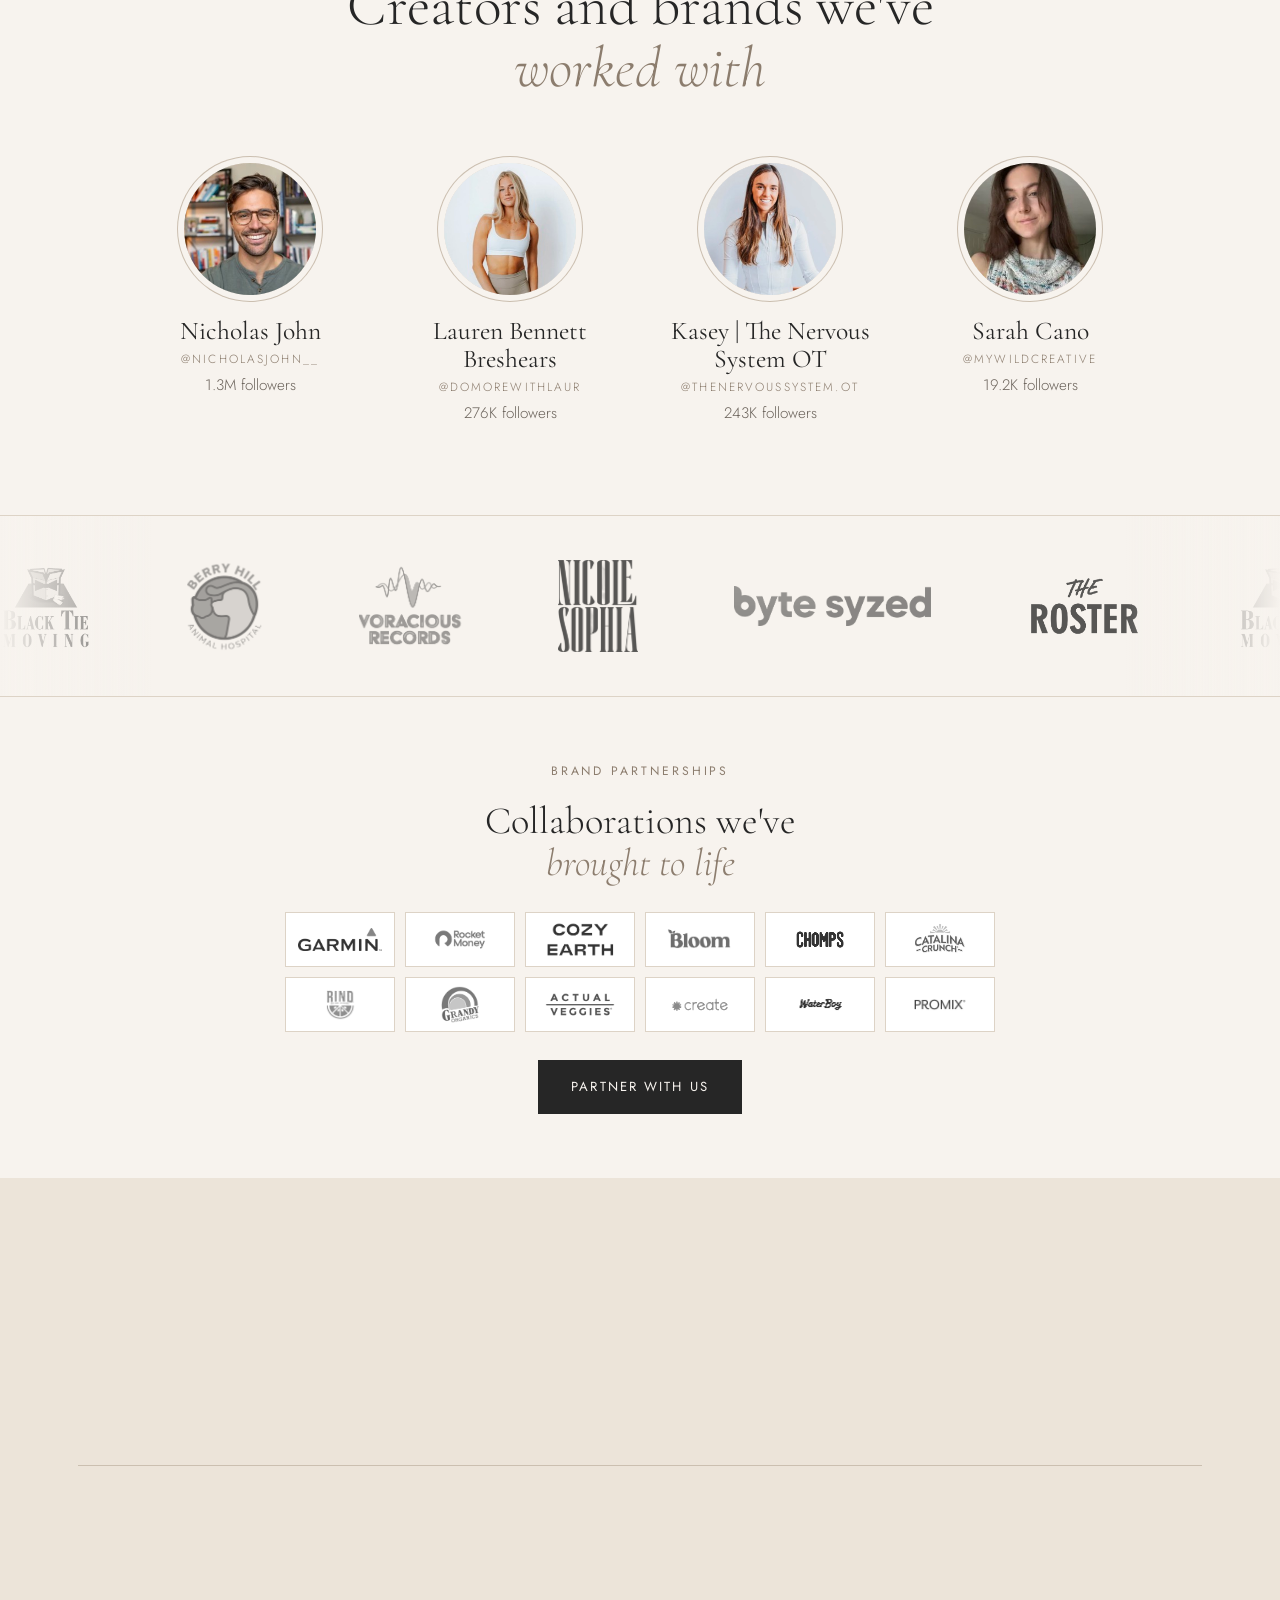
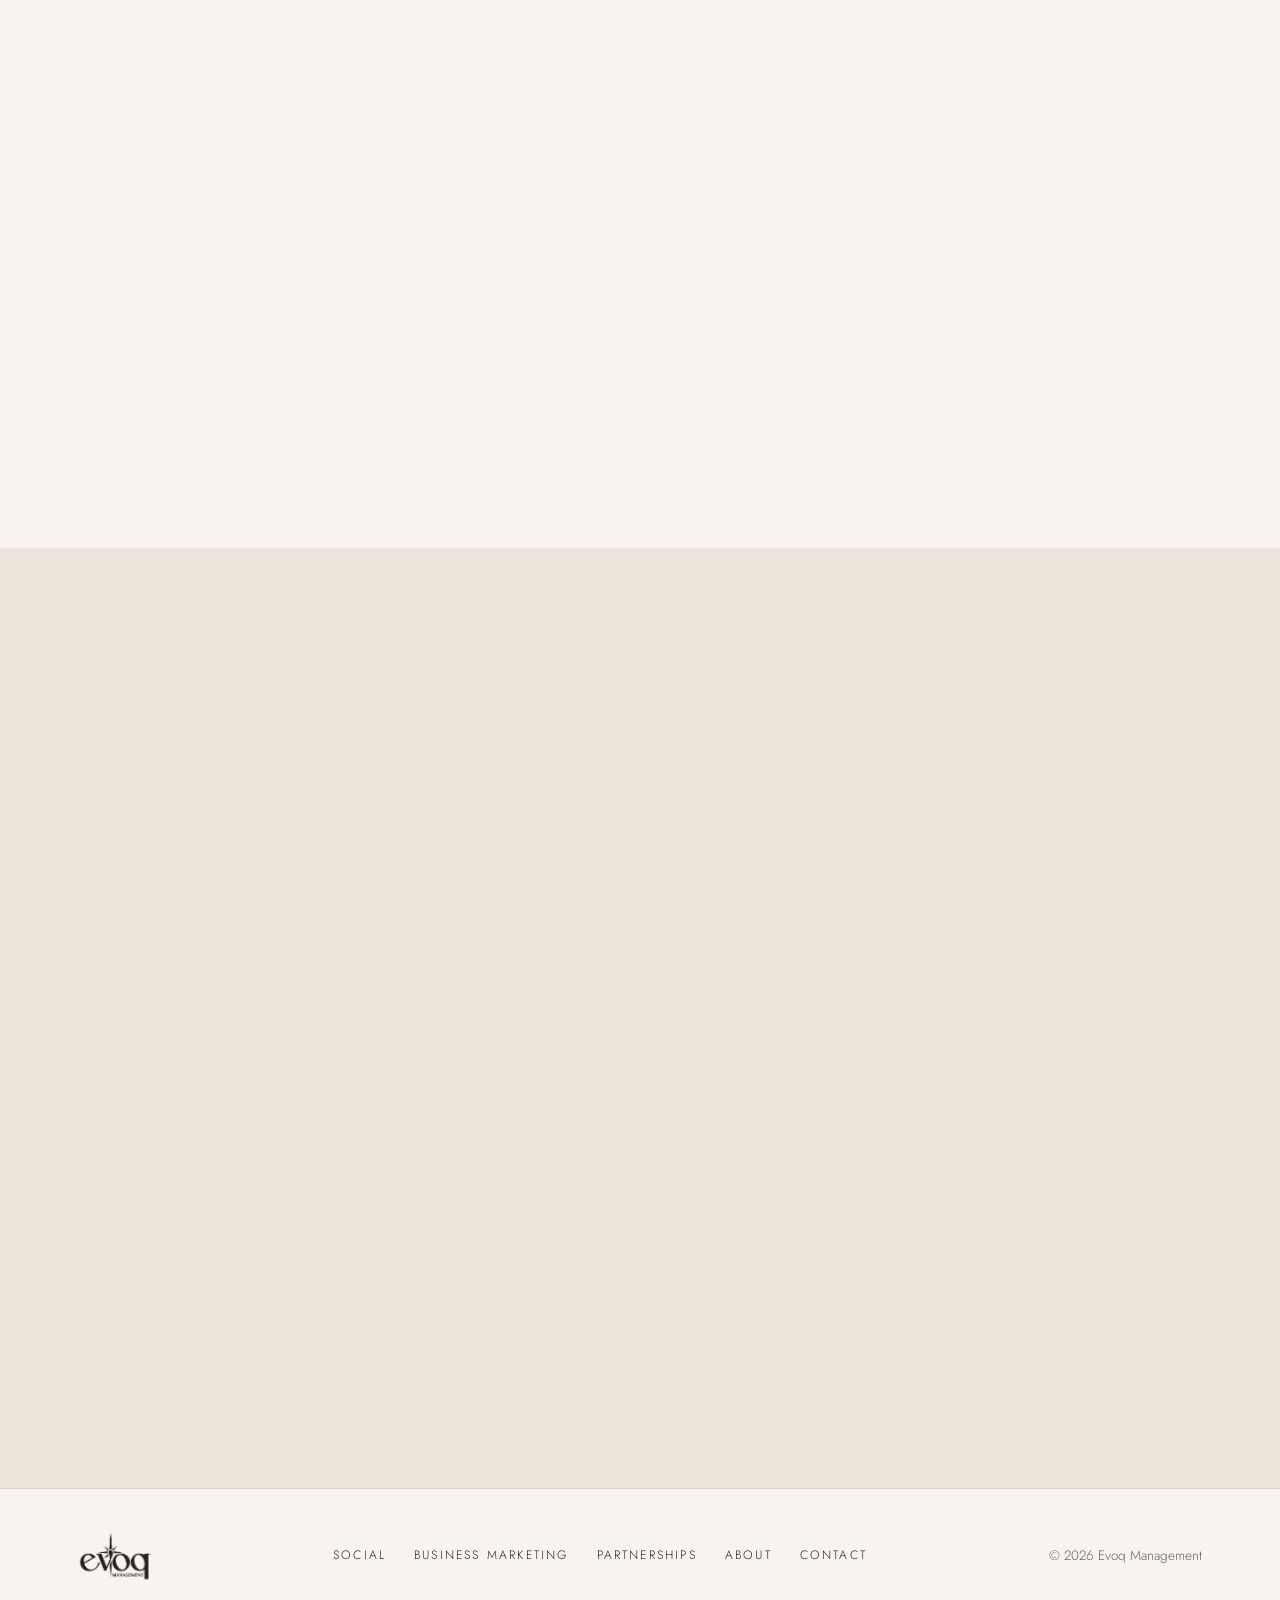
==== commit b21fe7c4: "Update index.html" ====
--- a/index.html
+++ b/index.html
@@ -22,7 +22,7 @@
 <nav class="nav-links">
 <a href="#services">Social</a>
 <a href="#business">Business Marketing</a>
-<a href="partnerships.html">Partnerships</a>
+<a href="#partnerships">Partnerships</a>
 <a href="#about">About</a>
 <a href="#contact" class="btn btn-small">Get in Touch</a>
 </nav>
@@ -137,7 +137,7 @@
 <div class="partner"><img src="water.png" alt="WaterBoy" loading="lazy" style="--tone: invert(1) contrast(3) brightness(1.6); transform: scale(1.7);"></div>
 <div class="partner"><img src="promix.avif" alt="Promix" loading="lazy" style="--tone: brightness(1.12);"></div>
 </div>
-<a href="partnerships.html" class="btn">View All Partnerships</a>
+<a href="#contact" class="btn">Partner With Us</a>
 </div>
 </section>
 
@@ -319,7 +319,7 @@
 <nav>
 <a href="#services">Social</a>
 <a href="#business">Business Marketing</a>
-<a href="partnerships.html">Partnerships</a>
+<a href="#partnerships">Partnerships</a>
 <a href="#about">About</a>
 <a href="#contact">Contact</a>
 </nav>
--- a/styles.css
+++ b/styles.css
@@ -305,12 +305,13 @@
 .partner { width: calc(50% - 6px); padding: 20px 22px; }
 }
 /* Homepage partnerships preview */
-.partners-teaser { text-align: center; border-top: 1px solid var(--line); padding: 80px 0; }
-.partners-teaser .section-head { margin-bottom: 36px; }
+.partners-teaser { text-align: center; border-top: 1px solid var(--line); padding: 64px 0; }
+.partners-teaser .section-head { margin-bottom: 28px; }
 .partners-teaser .section-head h2 { max-width: 22ch; margin: 0 auto; font-size: clamp(1.8rem, 3.2vw, 2.4rem); }
-.partners-teaser .partners { gap: 12px; margin-bottom: 36px; }
-.partners-teaser .partner { width: 140px; aspect-ratio: 2 / 1; padding: 12px 16px; }
-@media (max-width: 760px) {
-.partners-teaser { padding: 56px 0; }
-.partners-teaser .partner { width: calc(33.333% - 8px); }
-}
+.partners-teaser .partners { gap: 10px; max-width: 720px; margin: 0 auto 28px; }
+.partners-teaser .partner { width: 110px; aspect-ratio: 2 / 1; padding: 8px 12px; }
+@media (max-width: 760px) {
+.partners-teaser { padding: 48px 0; }
+.partners-teaser .partners { gap: 8px; }
+.partners-teaser .partner { width: calc(25% - 6px); padding: 6px 8px; }
+}
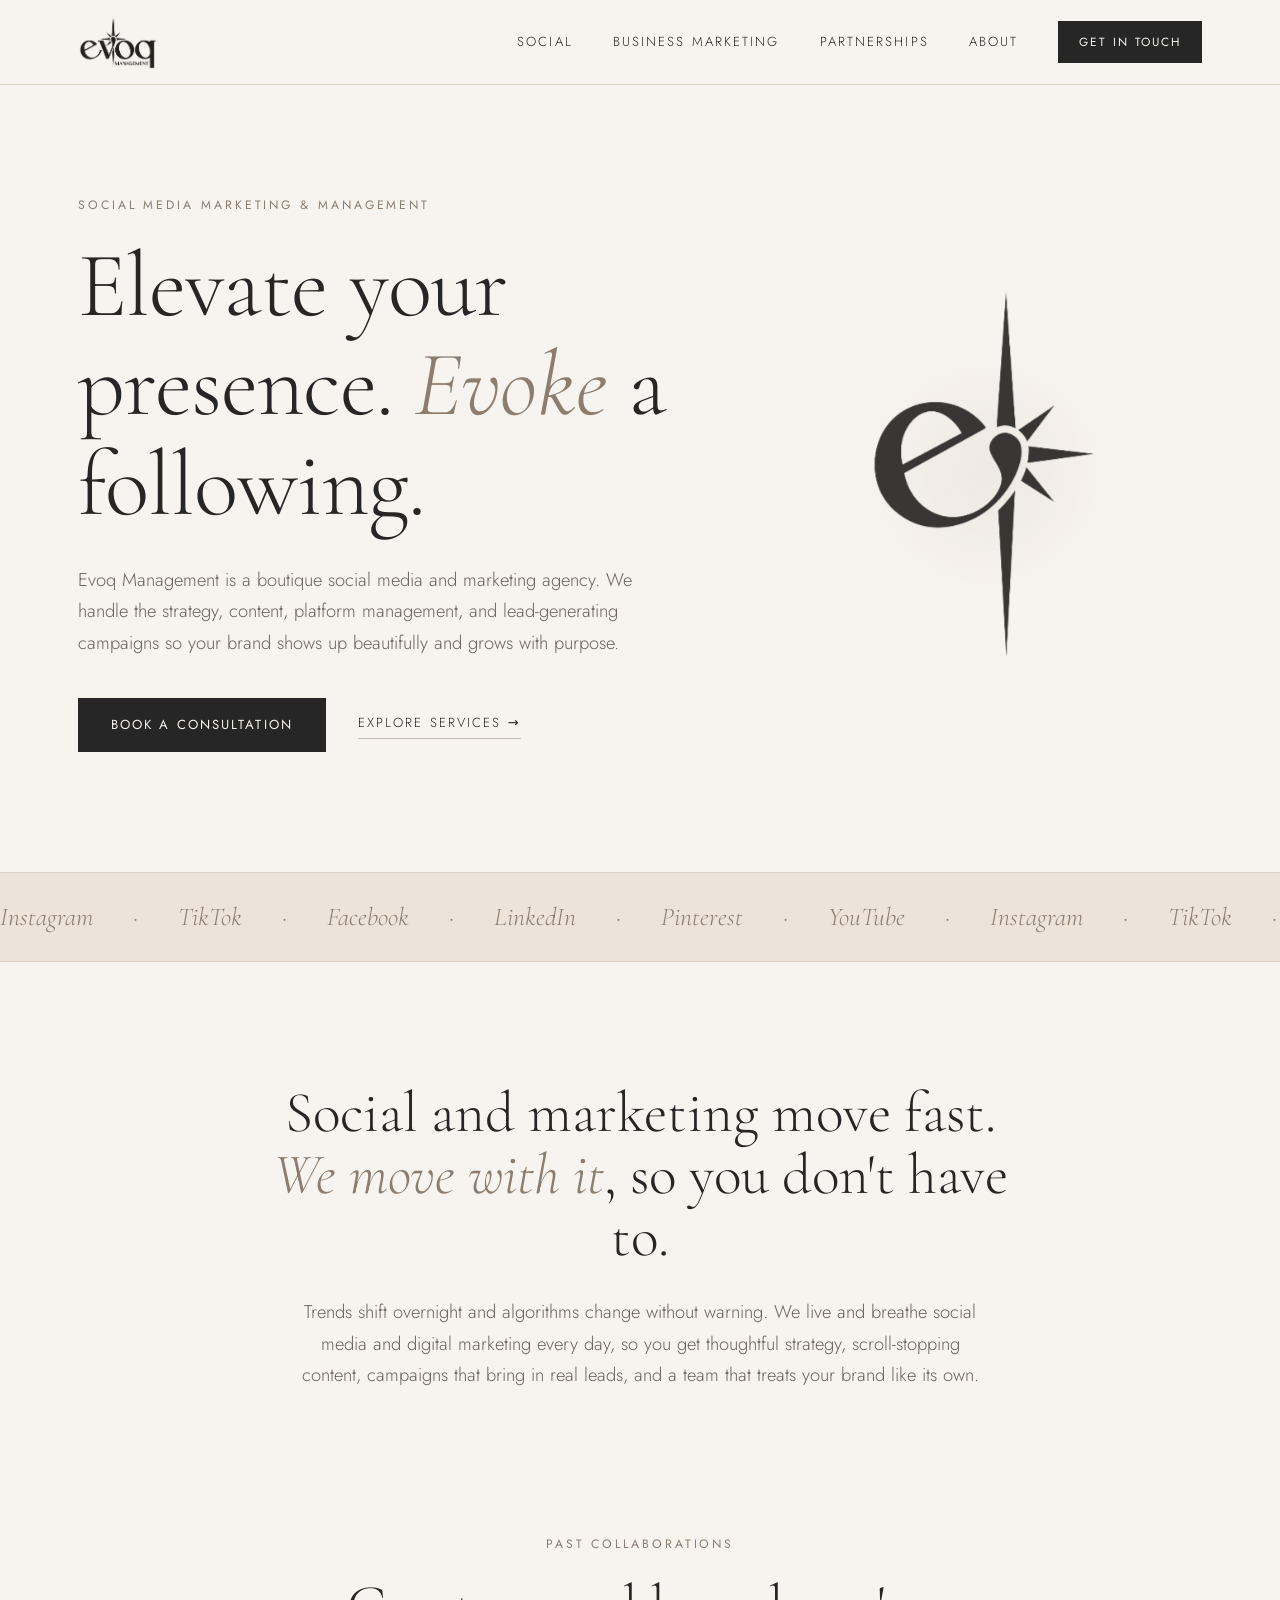
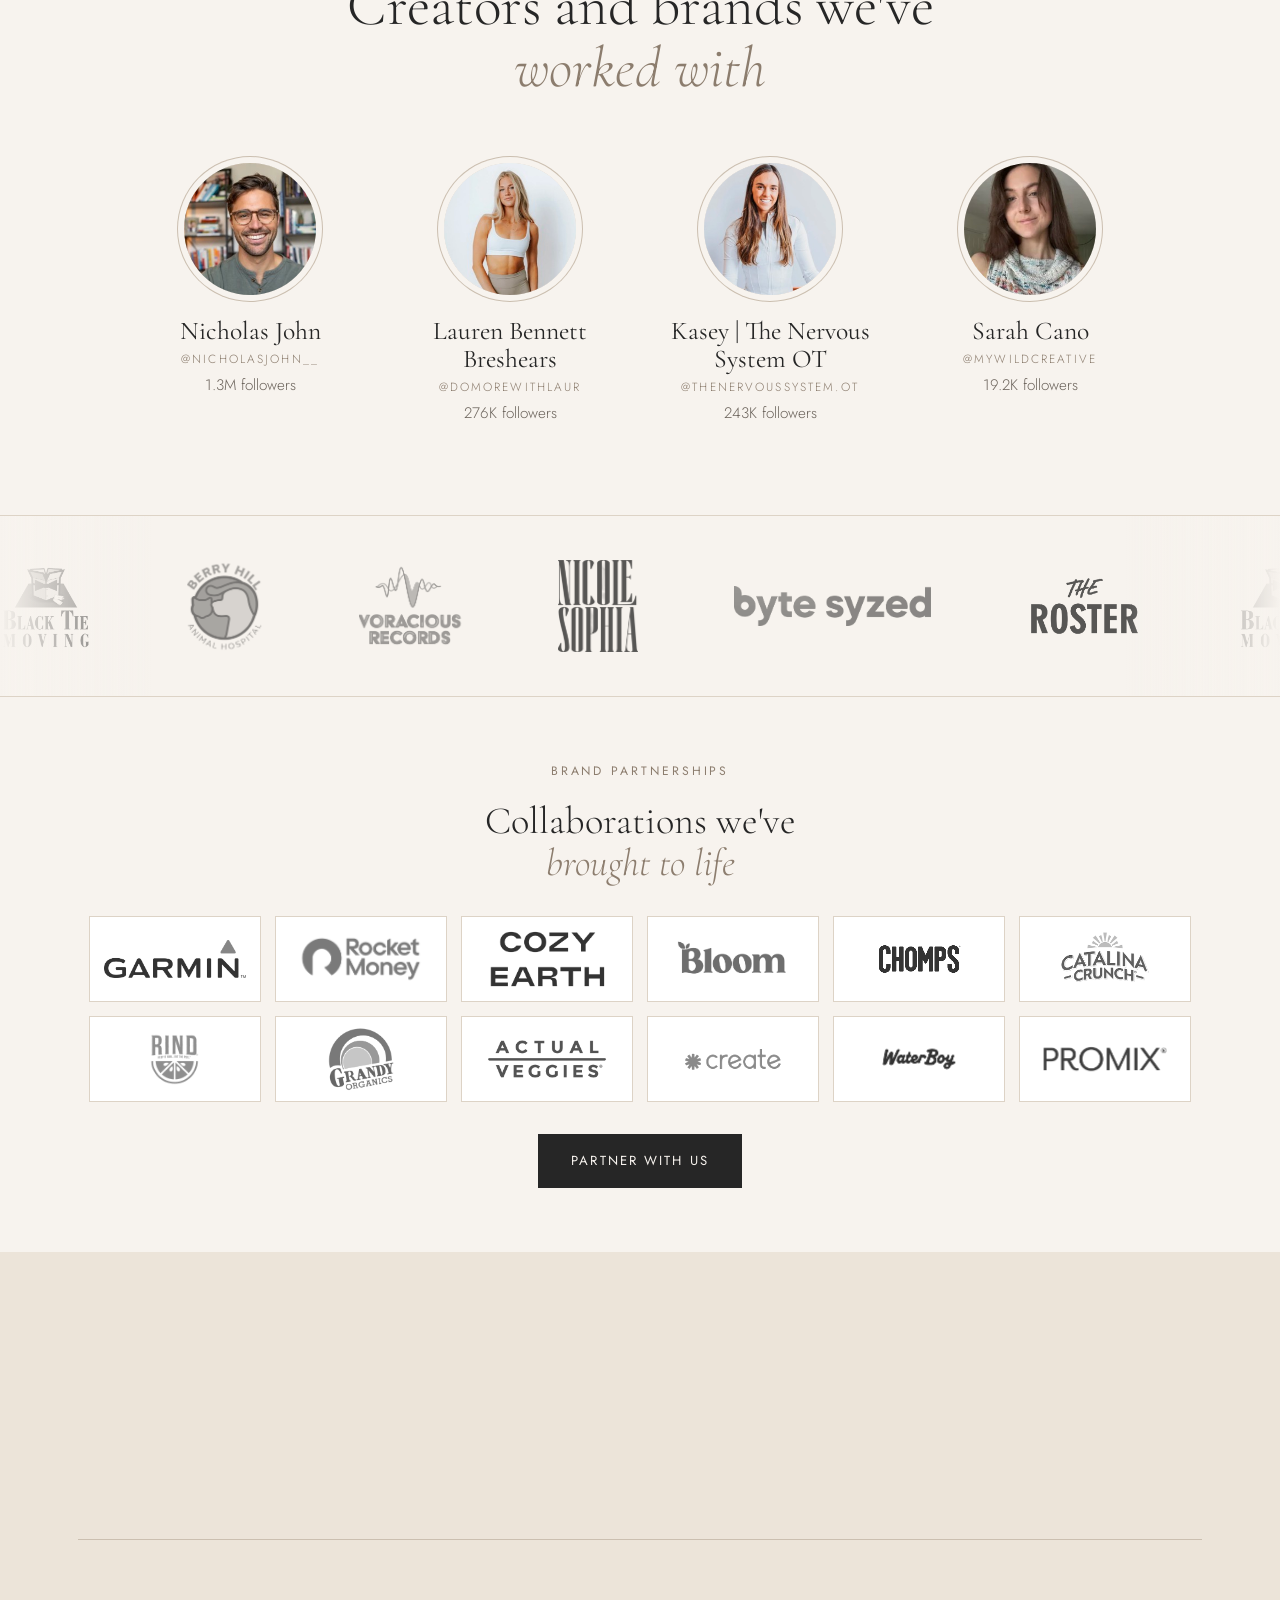
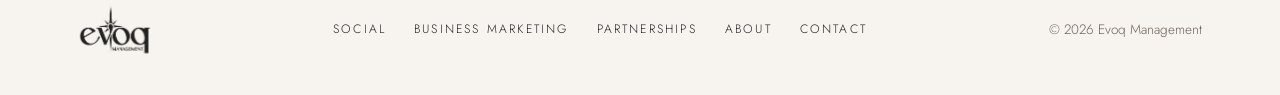
==== commit 00022594: "Update index.html" ====
--- a/index.html
+++ b/index.html
@@ -125,7 +125,7 @@
 </div>
 <div class="partners">
 <div class="partner"><img src="garmin.webp" alt="Garmin" loading="lazy"></div>
-<div class="partner"><img src="Logos_RocketMoney-web-padded.png" alt="Rocket Money" loading="lazy"></div>
+<div class="partner"><img src="Logos_RocketMoney-web-padded.png" alt="Rocket Money" loading="lazy" style="transform: scale(1.35);"></div>
 <div class="partner"><img src="cozy%20.png" alt="Cozy Earth" loading="lazy"></div>
 <div class="partner"><img src="bloom.jpg" alt="Bloom" loading="lazy"></div>
 <div class="partner"><img src="chomps.webp" alt="Chomps" loading="lazy" style="--tone: invert(1) contrast(2.2) brightness(1.25);"></div>
@@ -135,7 +135,7 @@
 <div class="partner"><img src="actual%20veg.webp" alt="Actual Veggies" loading="lazy"></div>
 <div class="partner"><img src="create.jpeg" alt="Create" loading="lazy" style="--tone: brightness(.82) contrast(2);"></div>
 <div class="partner"><img src="water.png" alt="WaterBoy" loading="lazy" style="--tone: invert(1) contrast(3) brightness(1.6); transform: scale(1.7);"></div>
-<div class="partner"><img src="promix.avif" alt="Promix" loading="lazy" style="--tone: brightness(1.12);"></div>
+<div class="partner"><img src="promix.avif" alt="Promix" loading="lazy" style="--tone: brightness(1.12); transform: scale(1.4);"></div>
 </div>
 <a href="#contact" class="btn">Partner With Us</a>
 </div>
--- a/styles.css
+++ b/styles.css
@@ -306,10 +306,13 @@
 }
 /* Homepage partnerships preview */
 .partners-teaser { text-align: center; border-top: 1px solid var(--line); padding: 64px 0; }
-.partners-teaser .section-head { margin-bottom: 28px; }
+.partners-teaser .section-head { margin-bottom: 32px; }
 .partners-teaser .section-head h2 { max-width: 22ch; margin: 0 auto; font-size: clamp(1.8rem, 3.2vw, 2.4rem); }
-.partners-teaser .partners { gap: 10px; max-width: 720px; margin: 0 auto 28px; }
-.partners-teaser .partner { width: 110px; aspect-ratio: 2 / 1; padding: 8px 12px; }
+.partners-teaser .partners { gap: 14px; max-width: 1110px; margin: 0 auto 32px; }
+.partners-teaser .partner { width: 172px; aspect-ratio: 2 / 1; padding: 10px 14px; }
+@media (max-width: 1180px) {
+.partners-teaser .partner { width: calc(16.666% - 12px); padding: 8px 10px; }
+}
 @media (max-width: 760px) {
 .partners-teaser { padding: 48px 0; }
 .partners-teaser .partners { gap: 8px; }
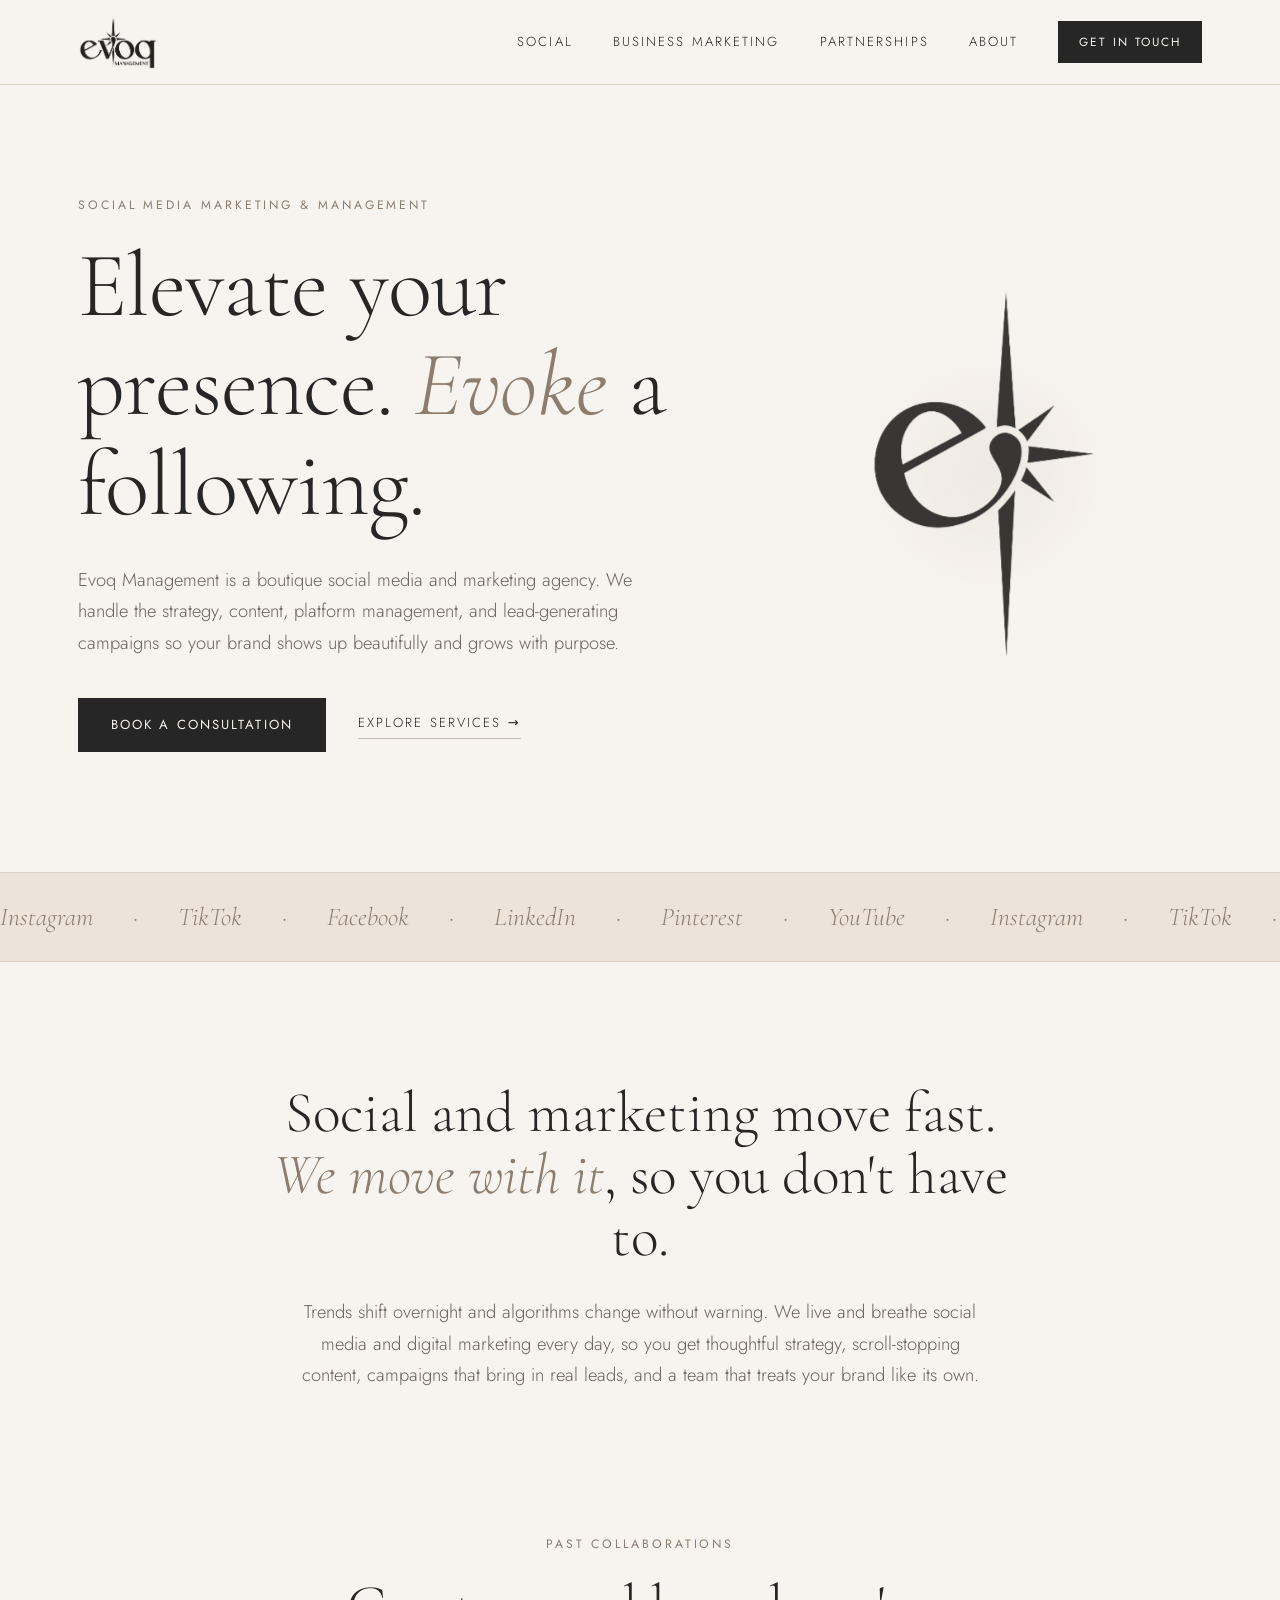
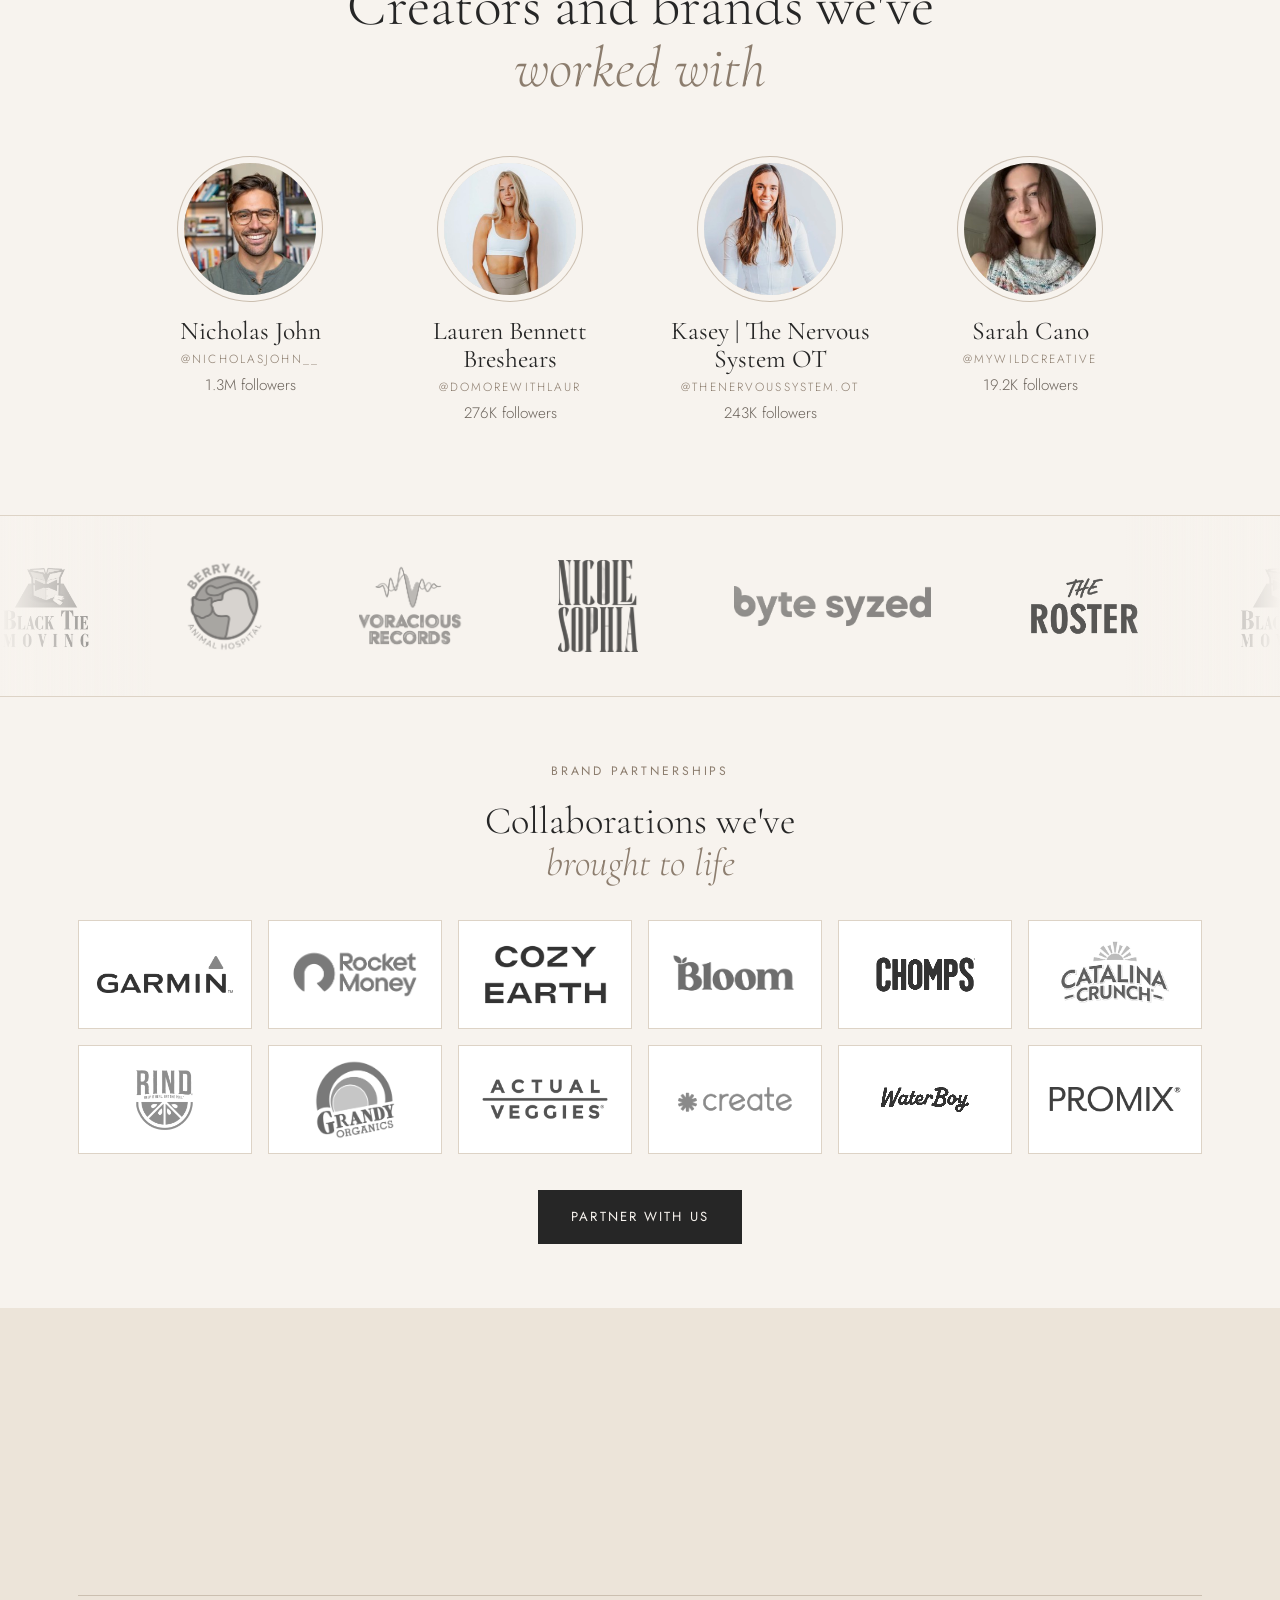
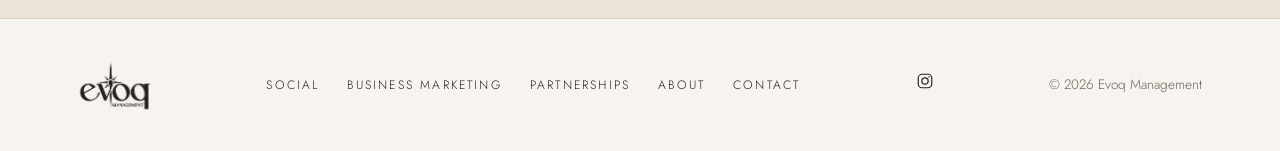
==== commit 8e810207: "Update index.html" ====
--- a/index.html
+++ b/index.html
@@ -289,6 +289,7 @@
 <h2>Let's build something <em>worth following</em>.</h2>
 <p class="lead">Tell us a little about your brand and goals. We'll reach out to schedule your free consultation.</p>
 <p class="contact-email"><a href="mailto:info@evoqmanagement.com">info@evoqmanagement.com</a></p>
+<p class="contact-social"><a href="https://www.instagram.com/evoqmanagement/" target="_blank" rel="noopener"><svg viewBox="0 0 24 24" width="18" height="18" fill="none" stroke="currentColor" stroke-width="1.6" aria-hidden="true"><rect x="3" y="3" width="18" height="18" rx="5"/><circle cx="12" cy="12" r="4.2"/><circle cx="17.4" cy="6.6" r="1" fill="currentColor" stroke="none"/></svg><span>Follow along @evoqmanagement</span></a></p>
 </div>
 <form class="contact-form" id="contact-form" action="https://formsubmit.co/info@evoqmanagement.com" method="POST"><input type="hidden" name="_subject" value="New inquiry from the Evoq website"><input type="hidden" name="_template" value="table"><input type="hidden" name="_next" value="https://evoqmanagement.com/?sent=1#contact"><input type="text" name="_honey" style="display:none" tabindex="-1" autocomplete="off">
 <label>Name<input type="text" name="name" required></label>
@@ -323,6 +324,7 @@
 <a href="#about">About</a>
 <a href="#contact">Contact</a>
 </nav>
+<a class="footer-social" href="https://www.instagram.com/evoqmanagement/" target="_blank" rel="noopener" aria-label="Evoq Management on Instagram"><svg viewBox="0 0 24 24" width="18" height="18" fill="none" stroke="currentColor" stroke-width="1.6" aria-hidden="true"><rect x="3" y="3" width="18" height="18" rx="5"/><circle cx="12" cy="12" r="4.2"/><circle cx="17.4" cy="6.6" r="1" fill="currentColor" stroke="none"/></svg></a>
 <p>&copy; <span id="year"></span> Evoq Management</p>
 </div>
 </footer>
--- a/styles.css
+++ b/styles.css
@@ -306,15 +306,44 @@
 }
 /* Homepage partnerships preview */
 .partners-teaser { text-align: center; border-top: 1px solid var(--line); padding: 64px 0; }
-.partners-teaser .section-head { margin-bottom: 32px; }
+.partners-teaser .section-head { margin-bottom: 36px; }
 .partners-teaser .section-head h2 { max-width: 22ch; margin: 0 auto; font-size: clamp(1.8rem, 3.2vw, 2.4rem); }
-.partners-teaser .partners { gap: 14px; max-width: 1110px; margin: 0 auto 32px; }
-.partners-teaser .partner { width: 172px; aspect-ratio: 2 / 1; padding: 10px 14px; }
-@media (max-width: 1180px) {
-.partners-teaser .partner { width: calc(16.666% - 12px); padding: 8px 10px; }
+/* A grid always stretches the tiles across the full content width */
+.partners-teaser .partners { display: grid; grid-template-columns: repeat(6, 1fr); gap: 16px; margin: 0 0 36px; }
+.partners-teaser .partner { position: relative; width: auto; aspect-ratio: 16 / 10; padding: 14px 18px; }
+/* Shine that sweeps across a tile on hover */
+.partners-teaser .partner::after {
+content: ""; position: absolute; inset: 0; pointer-events: none;
+background: linear-gradient(115deg, transparent 35%, rgba(255, 255, 255, .85) 50%, transparent 65%);
+transform: translateX(-120%);
+}
+.partners-teaser .partner:hover::after { transform: translateX(120%); transition: transform .8s ease; }
+/* Tiles pop in one by one, then bob in a gentle wave (only when animations.js runs) */
+.anim .partners-teaser .partners.reveal { opacity: 1; transform: none; }
+.anim .partners-teaser .partners .partner { opacity: 0; }
+.anim .partners-teaser .partners.in .partner {
+animation: tile-pop .7s cubic-bezier(.2, .9, .3, 1.3) both, tile-bob 4.5s ease-in-out infinite;
+animation-delay: calc(var(--i) * 70ms), calc(var(--i) * 300ms + 1.2s);
+}
+.partners-teaser .partner:nth-child(1) { --i: 0; }
+.partners-teaser .partner:nth-child(2) { --i: 1; }
+.partners-teaser .partner:nth-child(3) { --i: 2; }
+.partners-teaser .partner:nth-child(4) { --i: 3; }
+.partners-teaser .partner:nth-child(5) { --i: 4; }
+.partners-teaser .partner:nth-child(6) { --i: 5; }
+.partners-teaser .partner:nth-child(7) { --i: 6; }
+.partners-teaser .partner:nth-child(8) { --i: 7; }
+.partners-teaser .partner:nth-child(9) { --i: 8; }
+.partners-teaser .partner:nth-child(10) { --i: 9; }
+.partners-teaser .partner:nth-child(11) { --i: 10; }
+.partners-teaser .partner:nth-child(12) { --i: 11; }
+@keyframes tile-pop { from { opacity: 0; transform: translateY(28px) scale(.8) rotate(-4deg); } to { opacity: 1; transform: none; } }
+@keyframes tile-bob { 0%, 100% { transform: translateY(0); } 50% { transform: translateY(-6px); } }
+@media (max-width: 960px) {
+.partners-teaser .partners { grid-template-columns: repeat(4, 1fr); gap: 12px; }
 }
 @media (max-width: 760px) {
 .partners-teaser { padding: 48px 0; }
 .partners-teaser .partners { gap: 8px; }
-.partners-teaser .partner { width: calc(25% - 6px); padding: 6px 8px; }
-}
+.partners-teaser .partner { padding: 6px 8px; }
+}
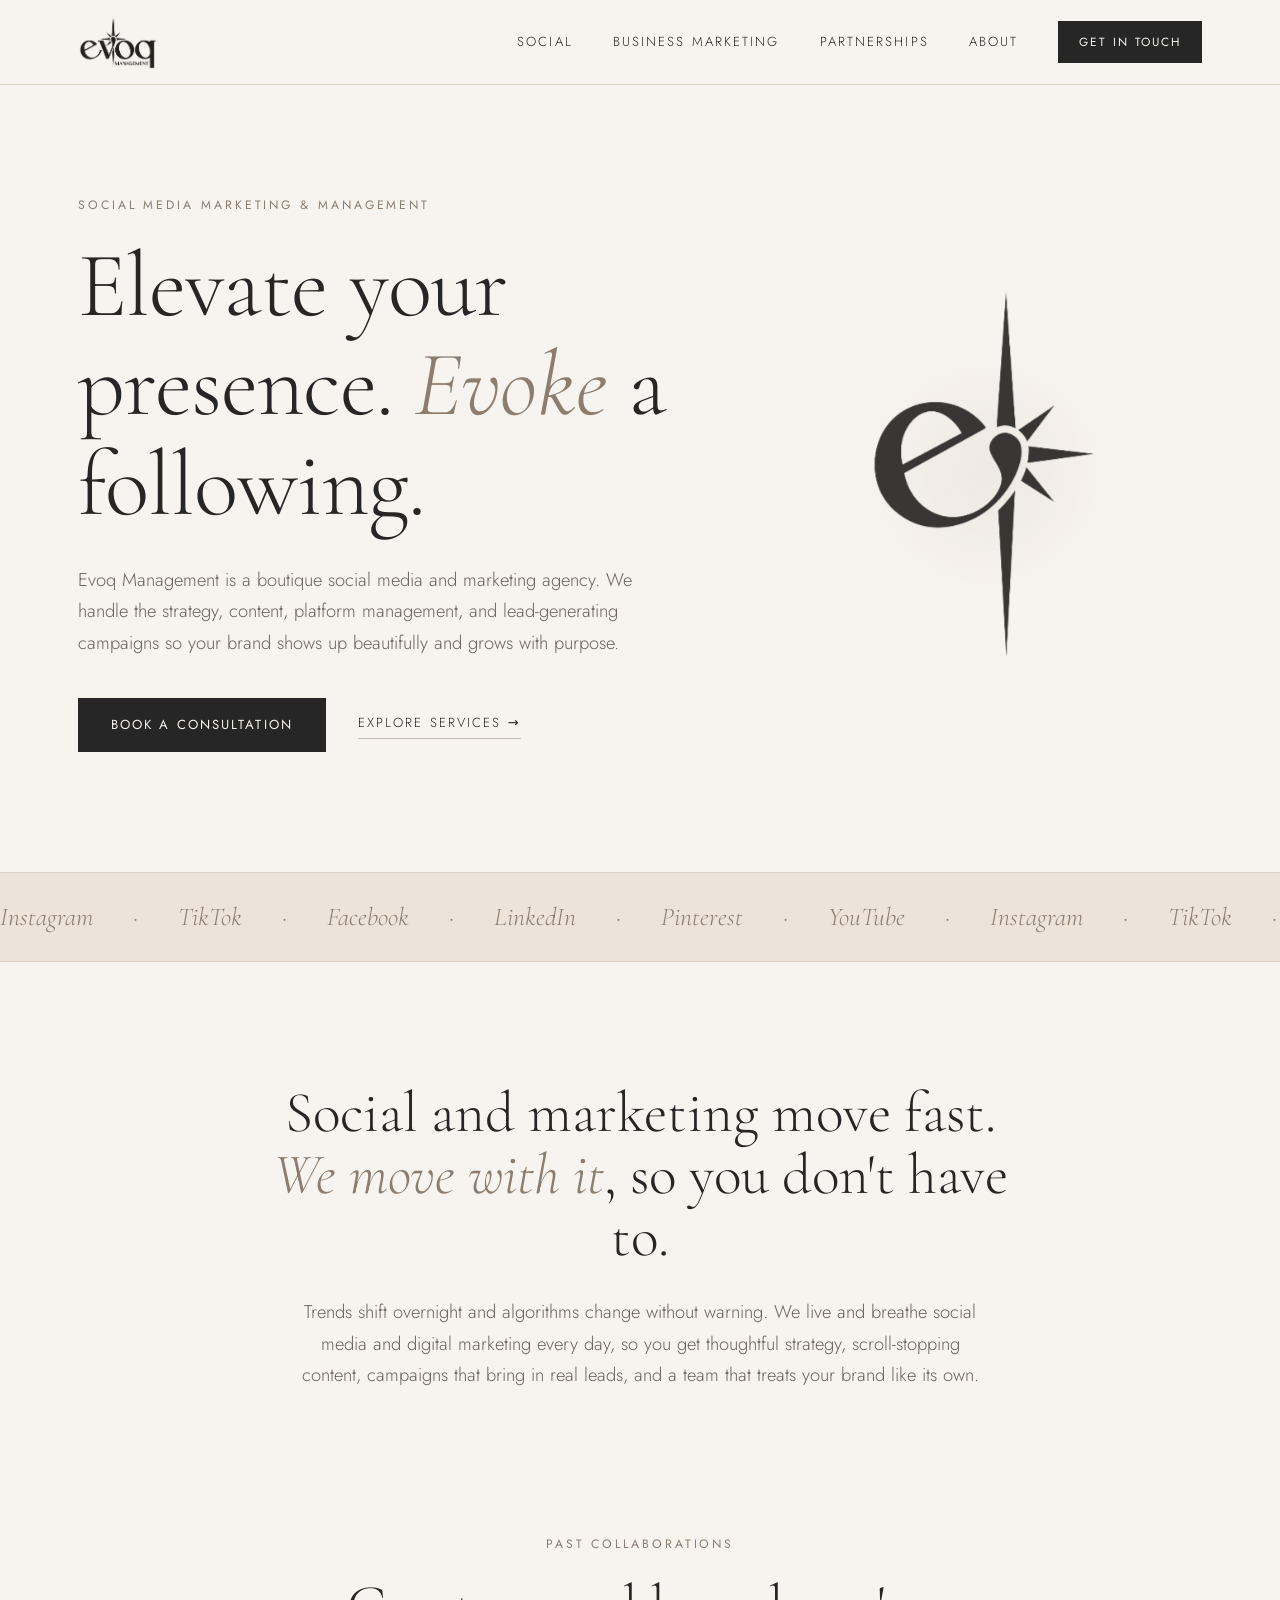
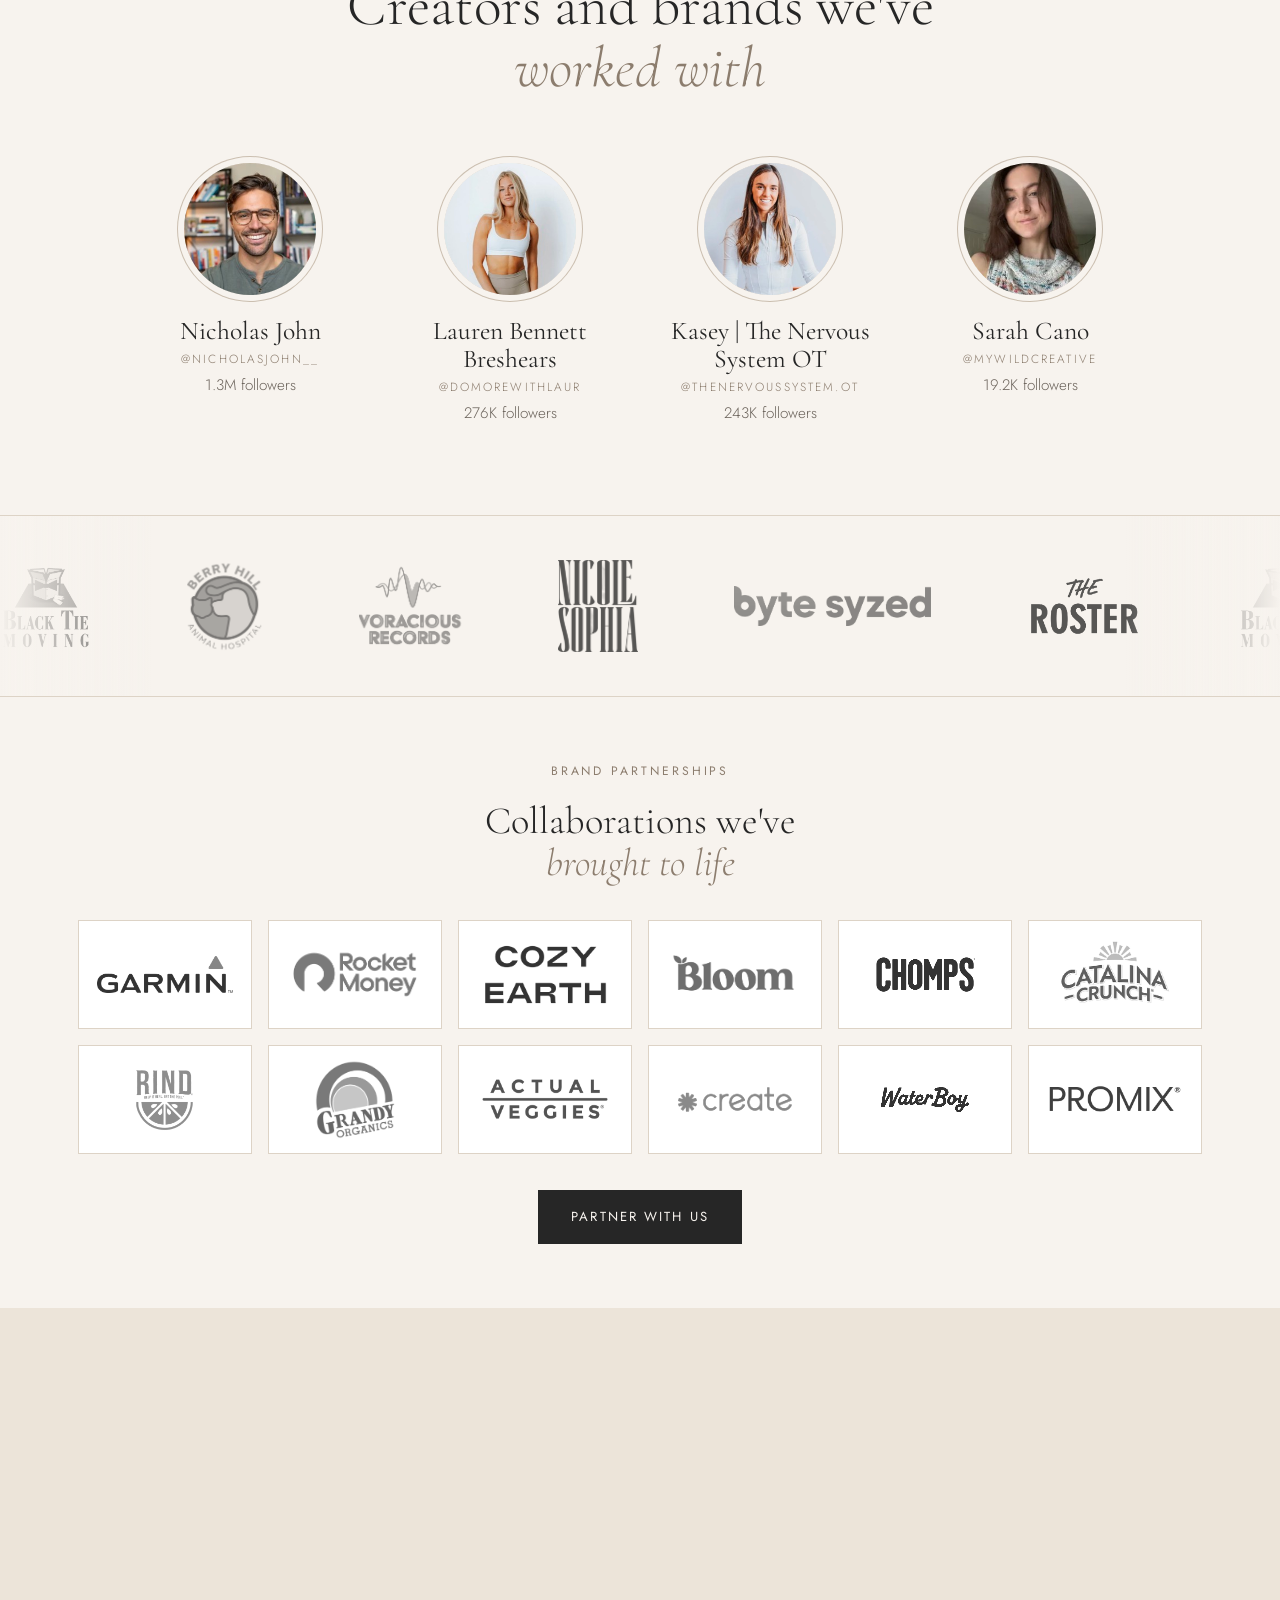
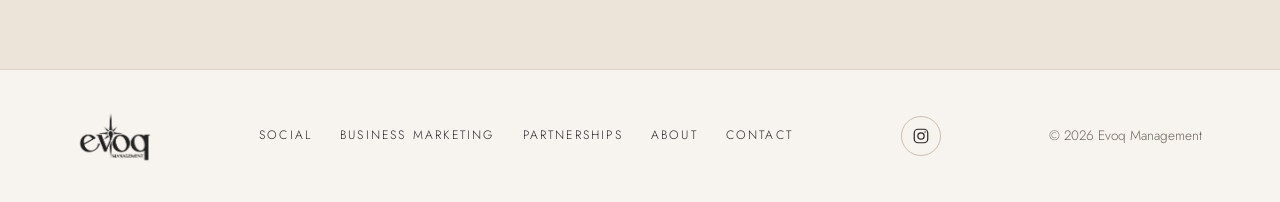
==== commit c2402263: "Update index.html" ====
--- a/index.html
+++ b/index.html
@@ -6,6 +6,19 @@
 <title>Evoq Management | Social Media Marketing &amp; Platform Management</title>
 <meta name="description" content="Evoq Management is a boutique social media marketing agency offering platform management, content creation, and strategy that grows engaged communities.">
 <link rel="icon" href="logo-mark.png">
+<link rel="apple-touch-icon" href="logo-mark.png">
+<!-- Link previews (iMessage, Instagram, Facebook, LinkedIn, etc.) -->
+<meta property="og:type" content="website">
+<meta property="og:url" content="https://evoqmanagement.com/">
+<meta property="og:site_name" content="Evoq Management">
+<meta property="og:title" content="Evoq Management | Social Media & Marketing">
+<meta property="og:description" content="A boutique social media and marketing agency helping brands show up beautifully and grow with purpose.">
+<meta property="og:image" content="https://evoqmanagement.com/logo.png">
+<meta property="og:image:width" content="660">
+<meta property="og:image:height" content="470">
+<meta property="og:image:alt" content="Evoq Management logo">
+<meta name="twitter:card" content="summary_large_image">
+<meta name="twitter:image" content="https://evoqmanagement.com/logo.png">
 <link rel="preconnect" href="https://fonts.googleapis.com">
 <link rel="preconnect" href="https://fonts.gstatic.com" crossorigin>
 <link href="https://fonts.googleapis.com/css2?family=Cormorant+Garamond:ital,wght@0,300;0,400;0,500;1,300;1,400&family=Jost:wght@300;400;500&display=swap" rel="stylesheet">
--- a/styles.css
+++ b/styles.css
@@ -347,3 +347,93 @@
 .partners-teaser .partners { gap: 8px; }
 .partners-teaser .partner { padding: 6px 8px; }
 }
+/* Instagram links */
+.contact-social { margin-top: 18px; }
+.contact-social a { display: inline-flex; align-items: center; gap: 10px; font-size: .78rem; letter-spacing: .16em; text-transform: uppercase; color: var(--muted); transition: color .3s; }
+.contact-social a:hover { color: var(--ink); }
+.footer-social { display: inline-flex; align-items: center; justify-content: center; width: 40px; height: 40px; border: 1px solid var(--stone); border-radius: 50%; color: var(--ink); transition: background .3s, color .3s; }
+.footer-social:hover { background: var(--ink); color: var(--ivory); }
+
+/* Contact form: dark card with light details */
+.contact-form {
+position: relative; overflow: hidden;
+background: var(--ink); color: var(--ivory); border: none; padding: 52px 48px;
+box-shadow: 0 30px 60px rgba(38, 38, 38, .18);
+}
+/* Faint star mark tucked into the corner */
+.contact-form::after {
+content: ""; position: absolute; right: -50px; bottom: -50px; width: 240px; height: 240px;
+background: url("logo-mark.png") center / contain no-repeat;
+filter: invert(1); mix-blend-mode: screen; opacity: .08; pointer-events: none;
+}
+.contact-form label { position: relative; z-index: 1; color: #b9afa3; }
+.contact-form input, .contact-form select, .contact-form textarea { color: var(--ivory); border-bottom-color: rgba(247, 243, 238, .25); }
+.contact-form input:focus, .contact-form select:focus, .contact-form textarea:focus { border-bottom-color: var(--ivory); }
+.contact-form select option { color: var(--ink); }
+.contact-form .btn { position: relative; z-index: 1; background: var(--ivory); color: var(--ink); border-color: var(--ivory); }
+.contact-form .btn:hover { background: transparent; color: var(--ivory); }
+.contact-form h3 { color: var(--ivory); font-size: 2rem; margin-bottom: 12px; }
+.contact-form p { color: #cfc6bb; }
+@media (max-width: 760px) {
+.contact-form { padding: 36px 24px; }
+}
+/* Services: alternating light and dark boxes */
+.services { border-top: none; perspective: 1200px; }
+.service, .service:nth-child(even), .service:not(:nth-child(3n+1)) {
+position: relative; overflow: hidden; isolation: isolate;
+padding: 48px 40px; border: none; background: var(--svc-bg);
+--svc-bg: var(--ivory); --svc-title: var(--ink); --svc-text: var(--muted); --svc-num: var(--taupe);
+--svc-alt-bg: var(--ink); --svc-alt-title: var(--ivory); --svc-alt-text: #cfc6bb; --svc-alt-num: var(--stone);
+}
+.service h3 { color: var(--svc-title); }
+.service p { color: var(--svc-text); }
+.service .num { color: var(--svc-num); }
+/* Three columns: every other box is dark, forming a checkerboard */
+.service:nth-child(even) {
+--svc-bg: var(--ink); --svc-title: var(--ivory); --svc-text: #cfc6bb; --svc-num: var(--stone);
+--svc-alt-bg: var(--ivory); --svc-alt-title: var(--ink); --svc-alt-text: var(--muted); --svc-alt-num: var(--taupe);
+}
+@media (max-width: 960px) {
+.service, .service:nth-child(even), .service:not(:nth-child(3n+1)) { padding: 40px 32px; }
+/* Two columns: dark boxes are 2, 3, 6 so the checkerboard holds */
+.service:nth-child(even) {
+--svc-bg: var(--ivory); --svc-title: var(--ink); --svc-text: var(--muted); --svc-num: var(--taupe);
+--svc-alt-bg: var(--ink); --svc-alt-title: var(--ivory); --svc-alt-text: #cfc6bb; --svc-alt-num: var(--stone);
+}
+.service:nth-child(4n+2), .service:nth-child(4n+3) {
+--svc-bg: var(--ink); --svc-title: var(--ivory); --svc-text: #cfc6bb; --svc-num: var(--stone);
+--svc-alt-bg: var(--ivory); --svc-alt-title: var(--ink); --svc-alt-text: var(--muted); --svc-alt-num: var(--taupe);
+}
+}
+@media (max-width: 760px) {
+.service, .service:nth-child(even), .service:not(:nth-child(3n+1)) { padding: 36px 26px; }
+/* One column: simply alternate */
+.service:nth-child(4n+2), .service:nth-child(4n+3) {
+--svc-bg: var(--ivory); --svc-title: var(--ink); --svc-text: var(--muted); --svc-num: var(--taupe);
+--svc-alt-bg: var(--ink); --svc-alt-title: var(--ivory); --svc-alt-text: #cfc6bb; --svc-alt-num: var(--stone);
+}
+.service:nth-child(even) {
+--svc-bg: var(--ink); --svc-title: var(--ivory); --svc-text: #cfc6bb; --svc-num: var(--stone);
+--svc-alt-bg: var(--ivory); --svc-alt-title: var(--ink); --svc-alt-text: var(--muted); --svc-alt-num: var(--taupe);
+}
+}
+/* Hover: the opposite colour floods in from the corner and the text flips to match */
+.service::before {
+content: ""; position: absolute; inset: 0; z-index: -1;
+background: var(--svc-alt-bg);
+clip-path: circle(0% at 100% 0%);
+transition: clip-path .7s cubic-bezier(.6, 0, .2, 1);
+}
+.service:hover::before { clip-path: circle(150% at 100% 0%); }
+.service h3, .service p { transition: color .45s ease .1s; }
+.service .num { display: inline-block; transition: color .45s ease .1s, transform .45s ease; }
+.service:hover h3 { color: var(--svc-alt-title); }
+.service:hover p { color: var(--svc-alt-text); }
+.service:hover .num { color: var(--svc-alt-num); transform: translateX(8px) scale(1.2); }
+/* Entrance: boxes flip into place like cards (only when animations.js runs) */
+.anim .service.reveal {
+opacity: 0; transform: rotateY(-75deg); transform-origin: left center;
+transition: transform 1s cubic-bezier(.2, .8, .2, 1), opacity .6s ease;
+}
+.anim .service.reveal:nth-child(even) { transform: rotateX(75deg); transform-origin: center top; }
+.anim .service.reveal.in { opacity: 1; transform: none; }
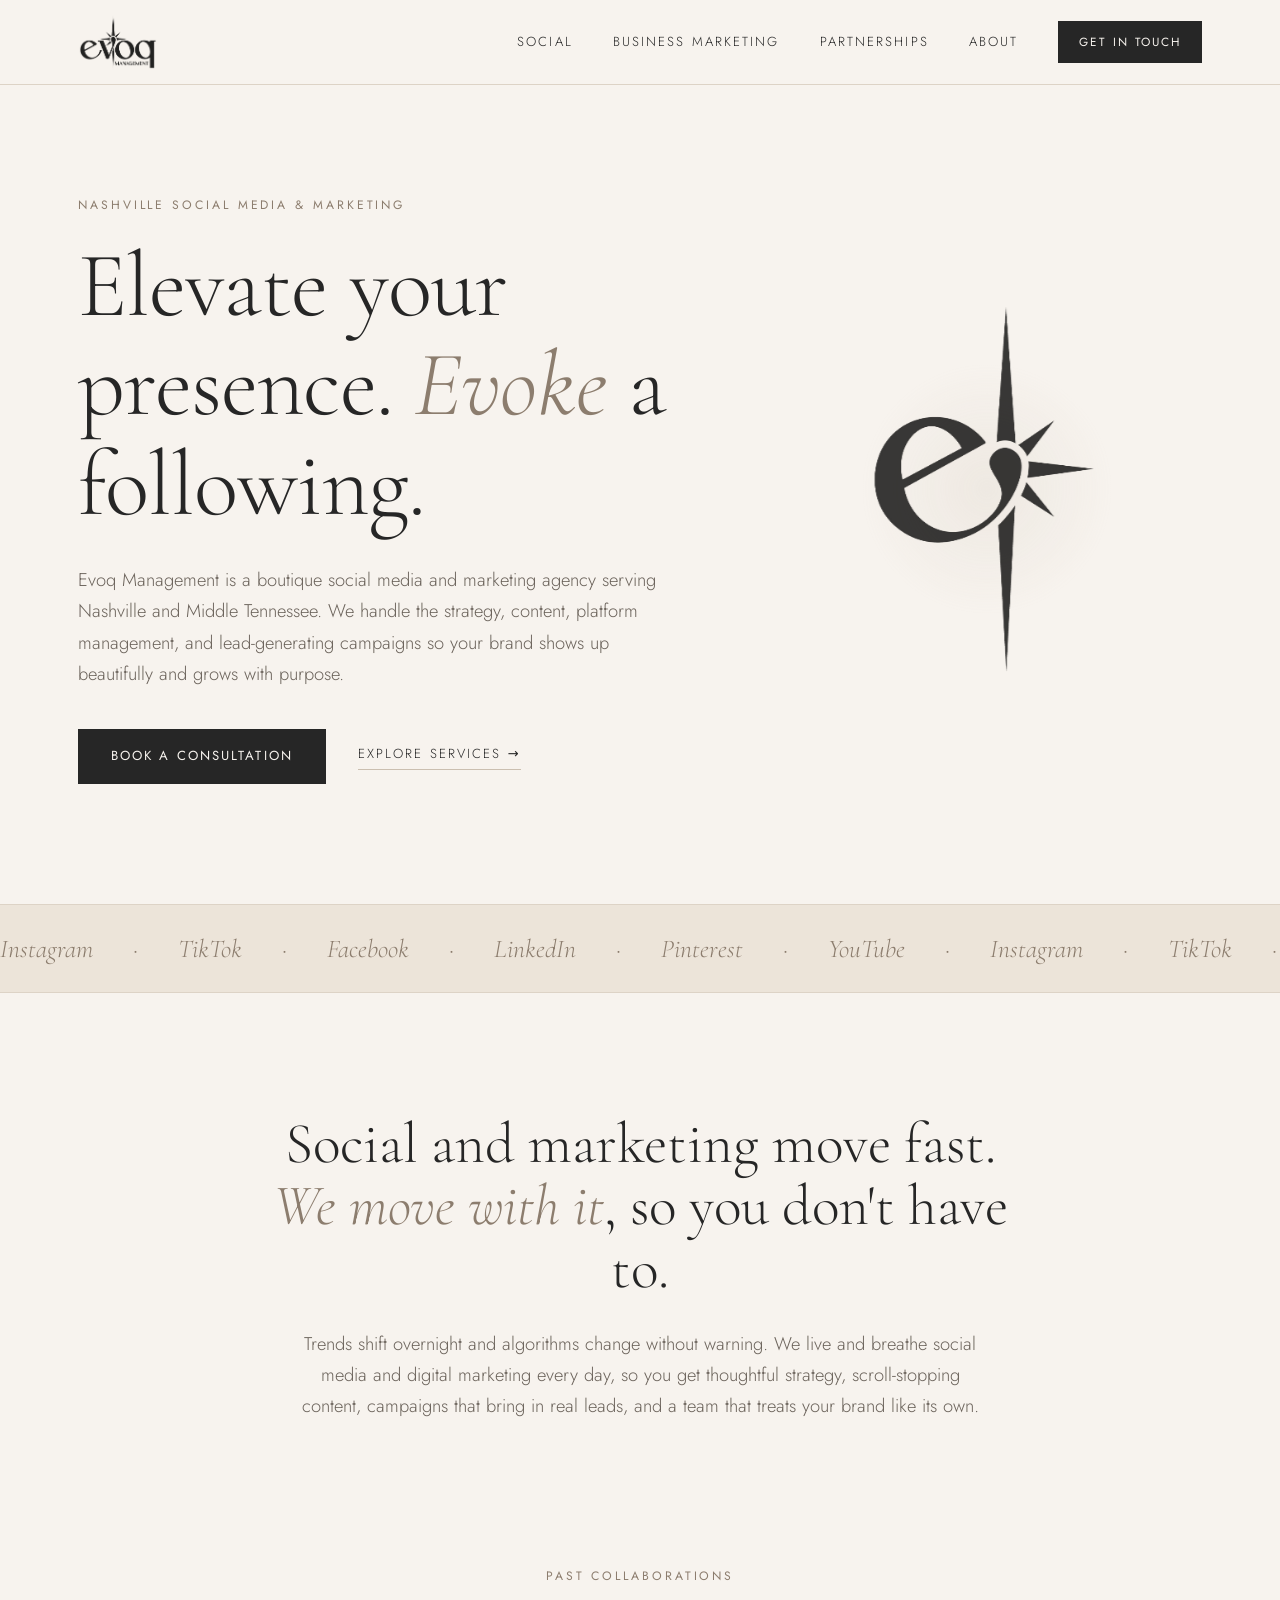
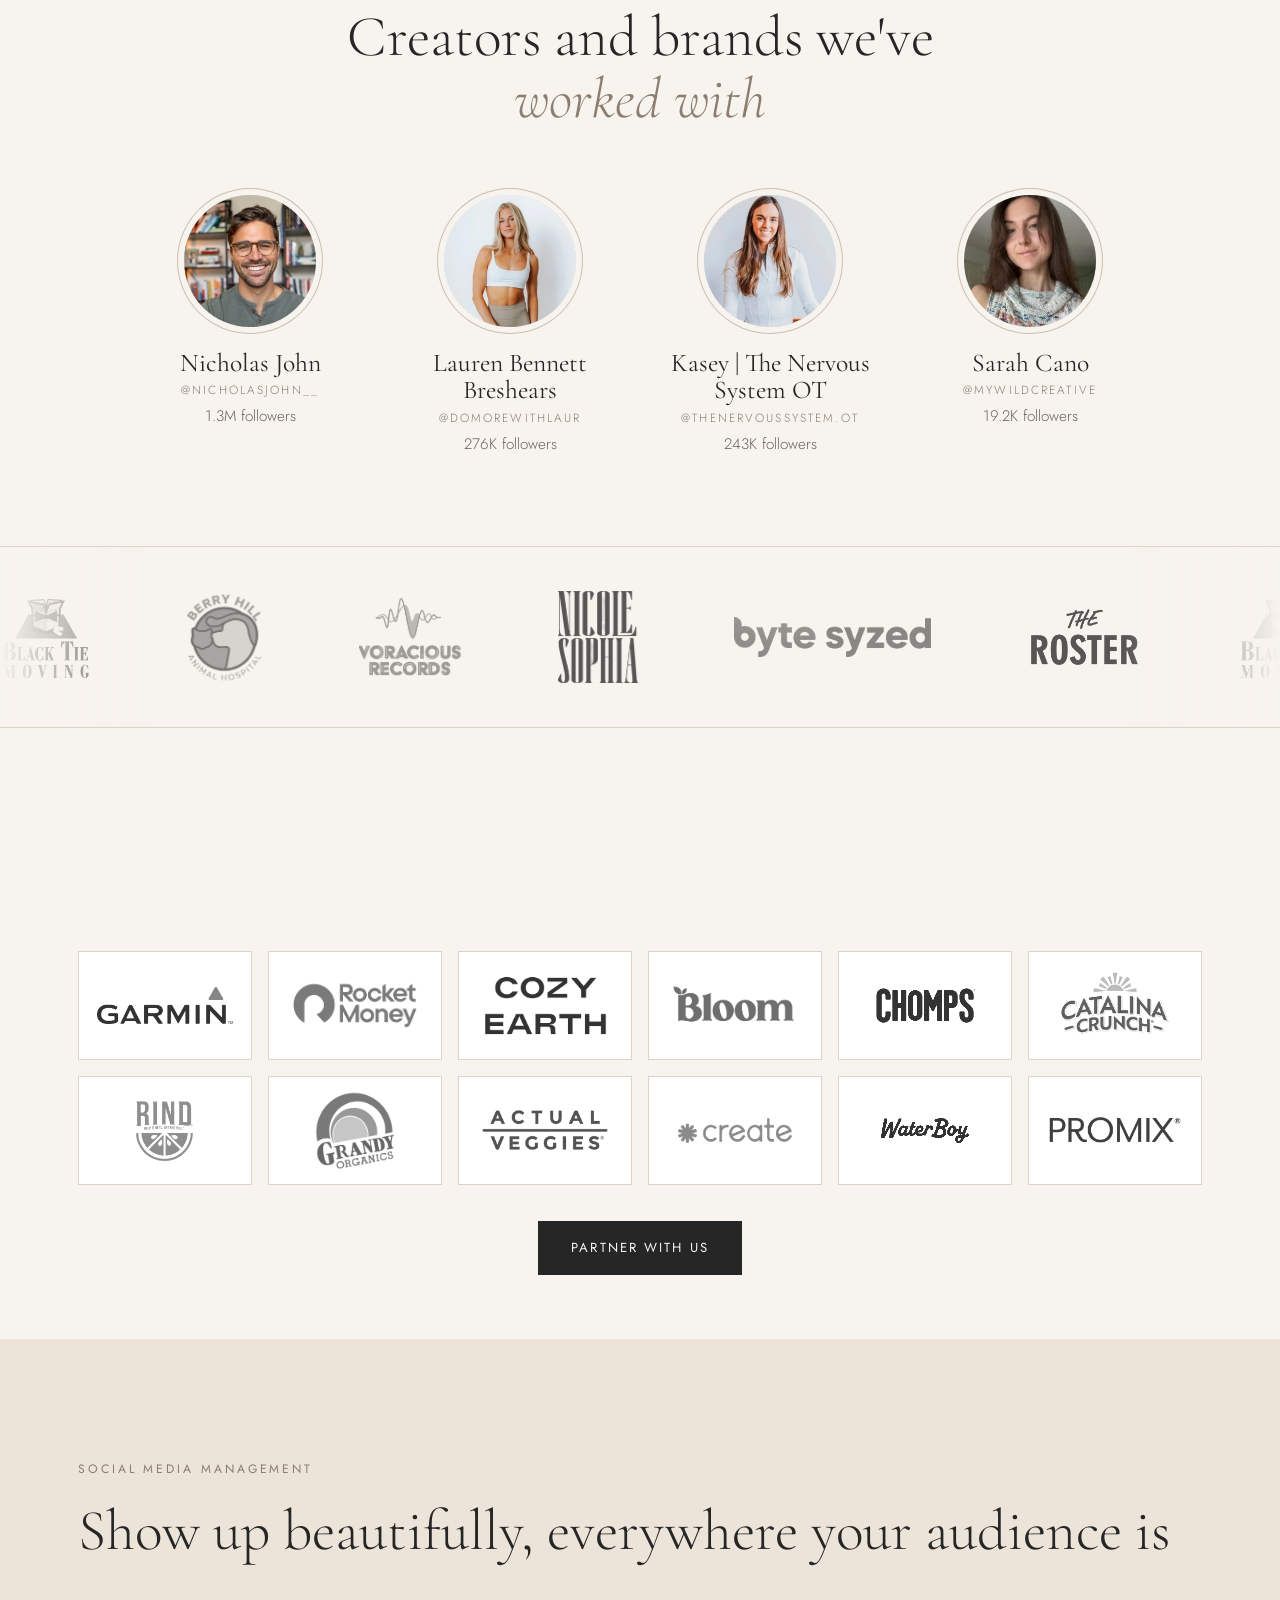
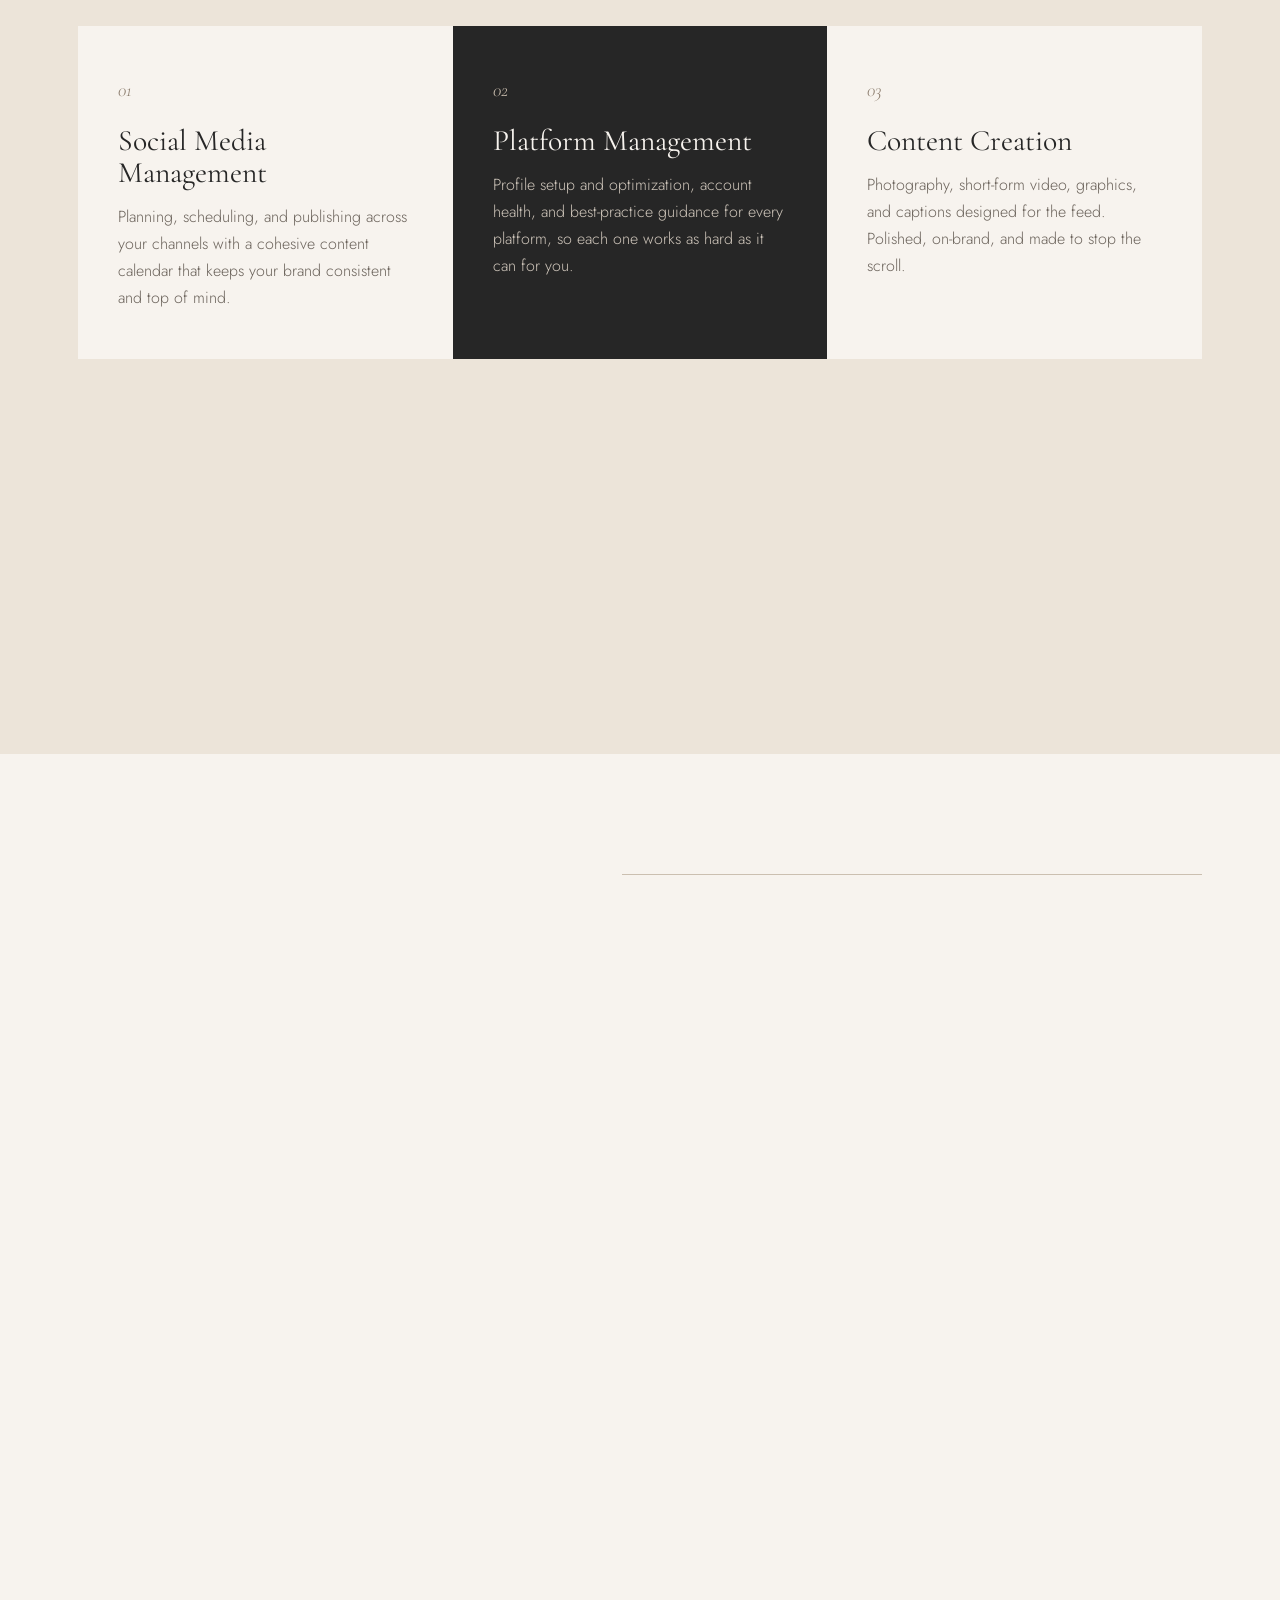
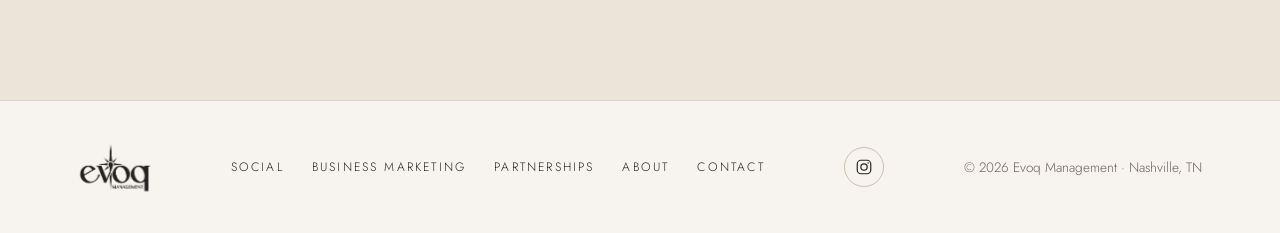
==== commit f3406cb0: "Update index.html" ====
--- a/index.html
+++ b/index.html
@@ -3,22 +3,50 @@
 <head>
 <meta charset="UTF-8">
 <meta name="viewport" content="width=device-width, initial-scale=1.0">
-<title>Evoq Management | Social Media Marketing &amp; Platform Management</title>
-<meta name="description" content="Evoq Management is a boutique social media marketing agency offering platform management, content creation, and strategy that grows engaged communities.">
+<title>Evoq Management | Social Media Management &amp; Business Marketing in Nashville, TN</title>
+<meta name="description" content="Evoq Management is a Nashville social media management and business marketing agency. Content, platform management, lead generation and paid ads for brands across Middle Tennessee.">
 <link rel="icon" href="logo-mark.png">
 <link rel="apple-touch-icon" href="logo-mark.png">
 <!-- Link previews (iMessage, Instagram, Facebook, LinkedIn, etc.) -->
 <meta property="og:type" content="website">
 <meta property="og:url" content="https://evoqmanagement.com/">
 <meta property="og:site_name" content="Evoq Management">
-<meta property="og:title" content="Evoq Management | Social Media & Marketing">
-<meta property="og:description" content="A boutique social media and marketing agency helping brands show up beautifully and grow with purpose.">
+<meta property="og:title" content="Evoq Management | Nashville Social Media & Marketing Agency">
+<meta property="og:description" content="Boutique social media management and business marketing for brands across Nashville and Middle Tennessee.">
 <meta property="og:image" content="https://evoqmanagement.com/logo.png">
 <meta property="og:image:width" content="660">
 <meta property="og:image:height" content="470">
 <meta property="og:image:alt" content="Evoq Management logo">
 <meta name="twitter:card" content="summary_large_image">
 <meta name="twitter:image" content="https://evoqmanagement.com/logo.png">
+<link rel="canonical" href="https://evoqmanagement.com/">
+<!-- Business details for search engines -->
+<script type="application/ld+json">
+{
+"@context": "https://schema.org",
+"@type": "ProfessionalService",
+"name": "Evoq Management",
+"description": "Boutique social media management and business marketing agency serving Nashville and Middle Tennessee.",
+"url": "https://evoqmanagement.com/",
+"logo": "https://evoqmanagement.com/logo.png",
+"image": "https://evoqmanagement.com/logo.png",
+"email": "info@evoqmanagement.com",
+"foundingDate": "2022",
+"founder": { "@type": "Person", "name": "Rachel Nichols" },
+"address": { "@type": "PostalAddress", "addressLocality": "Nashville", "addressRegion": "TN", "addressCountry": "US" },
+"areaServed": [
+{ "@type": "City", "name": "Nashville, TN" },
+{ "@type": "City", "name": "Franklin, TN" },
+{ "@type": "City", "name": "Brentwood, TN" },
+{ "@type": "City", "name": "Murfreesboro, TN" },
+{ "@type": "City", "name": "Hendersonville, TN" },
+{ "@type": "City", "name": "Mt. Juliet, TN" },
+{ "@type": "AdministrativeArea", "name": "Middle Tennessee" }
+],
+"knowsAbout": ["Social media management", "Social media marketing", "Content creation", "Community management", "Business marketing", "Lead generation", "Paid social advertising", "Email marketing"],
+"sameAs": ["https://www.instagram.com/evoqmanagement/"]
+}
+</script>
 <link rel="preconnect" href="https://fonts.googleapis.com">
 <link rel="preconnect" href="https://fonts.gstatic.com" crossorigin>
 <link href="https://fonts.googleapis.com/css2?family=Cormorant+Garamond:ital,wght@0,300;0,400;0,500;1,300;1,400&family=Jost:wght@300;400;500&display=swap" rel="stylesheet">
@@ -47,9 +75,9 @@
 <section class="hero">
 <div class="container hero-inner">
 <div class="hero-text">
-<p class="eyebrow">Social Media Marketing &amp; Management</p>
+<p class="eyebrow">Nashville Social Media &amp; Marketing</p>
 <h1>Elevate your presence. <em>Evoke</em> a following.</h1>
-<p class="lead">Evoq Management is a boutique social media and marketing agency. We handle the strategy, content, platform management, and lead-generating campaigns so your brand shows up beautifully and grows with purpose.</p>
+<p class="lead">Evoq Management is a boutique social media and marketing agency serving Nashville and Middle Tennessee. We handle the strategy, content, platform management, and lead-generating campaigns so your brand shows up beautifully and grows with purpose.</p>
 <div class="hero-actions">
 <a href="#contact" class="btn">Book a Consultation</a>
 <a href="#services" class="link-arrow">Explore Services <span>→</span></a>
@@ -202,7 +230,7 @@
 <div class="business-intro">
 <p class="eyebrow">Business Marketing Management</p>
 <h2>Turn attention into <em>leads</em>, and leads into clients</h2>
-<p>Great content builds your audience. Smart marketing builds your business. We run the campaigns and systems that bring in qualified leads and keep them moving toward a yes.</p>
+<p>Great content builds your audience. Smart marketing builds your business. We run the campaigns and systems that help Nashville businesses bring in qualified leads and keep them moving toward a yes.</p>
 <a href="#contact" class="btn">Grow My Business</a>
 </div>
 <ul class="business-list">
@@ -301,6 +329,7 @@
 <p class="eyebrow">Get in Touch</p>
 <h2>Let's build something <em>worth following</em>.</h2>
 <p class="lead">Tell us a little about your brand and goals. We'll reach out to schedule your free consultation.</p>
+<p class="contact-areas">Proudly serving Nashville, Franklin, Brentwood, Murfreesboro, Hendersonville, Mt. Juliet, and all of Middle Tennessee.</p>
 <p class="contact-email"><a href="mailto:info@evoqmanagement.com">info@evoqmanagement.com</a></p>
 <p class="contact-social"><a href="https://www.instagram.com/evoqmanagement/" target="_blank" rel="noopener"><svg viewBox="0 0 24 24" width="18" height="18" fill="none" stroke="currentColor" stroke-width="1.6" aria-hidden="true"><rect x="3" y="3" width="18" height="18" rx="5"/><circle cx="12" cy="12" r="4.2"/><circle cx="17.4" cy="6.6" r="1" fill="currentColor" stroke="none"/></svg><span>Follow along @evoqmanagement</span></a></p>
 </div>
@@ -338,7 +367,7 @@
 <a href="#contact">Contact</a>
 </nav>
 <a class="footer-social" href="https://www.instagram.com/evoqmanagement/" target="_blank" rel="noopener" aria-label="Evoq Management on Instagram"><svg viewBox="0 0 24 24" width="18" height="18" fill="none" stroke="currentColor" stroke-width="1.6" aria-hidden="true"><rect x="3" y="3" width="18" height="18" rx="5"/><circle cx="12" cy="12" r="4.2"/><circle cx="17.4" cy="6.6" r="1" fill="currentColor" stroke="none"/></svg></a>
-<p>&copy; <span id="year"></span> Evoq Management</p>
+<p>&copy; <span id="year"></span> Evoq Management &middot; Nashville, TN</p>
 </div>
 </footer>
 
--- a/styles.css
+++ b/styles.css
@@ -437,3 +437,8 @@
 }
 .anim .service.reveal:nth-child(even) { transform: rotateX(75deg); transform-origin: center top; }
 .anim .service.reveal.in { opacity: 1; transform: none; }
+/* Phones and tablets: a simple slide-up instead of the 3D flip, which some mobile browsers can fail to draw */
+@media (max-width: 960px) {
+.anim .service.reveal, .anim .service.reveal:nth-child(even) { transform: translateY(32px); transform-origin: center; }
+.anim .service.reveal.in { transform: none; }
+}
